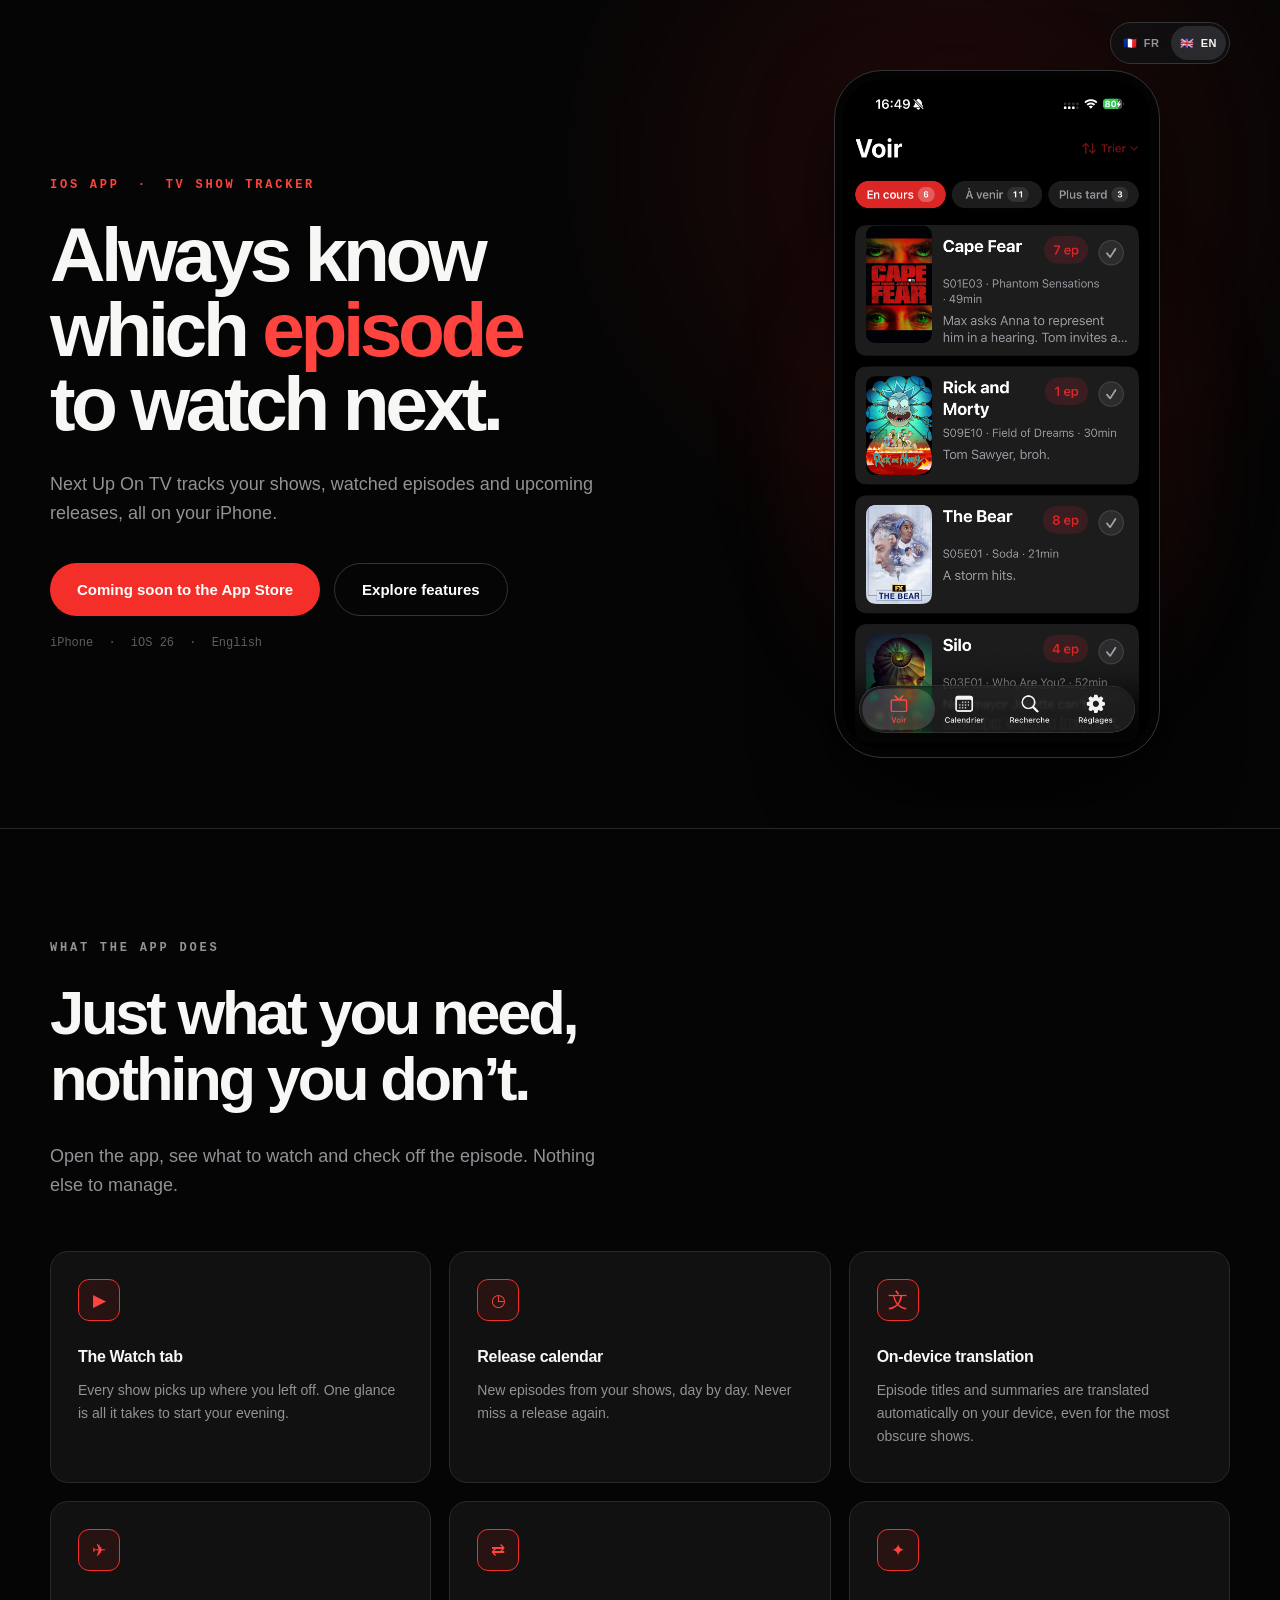
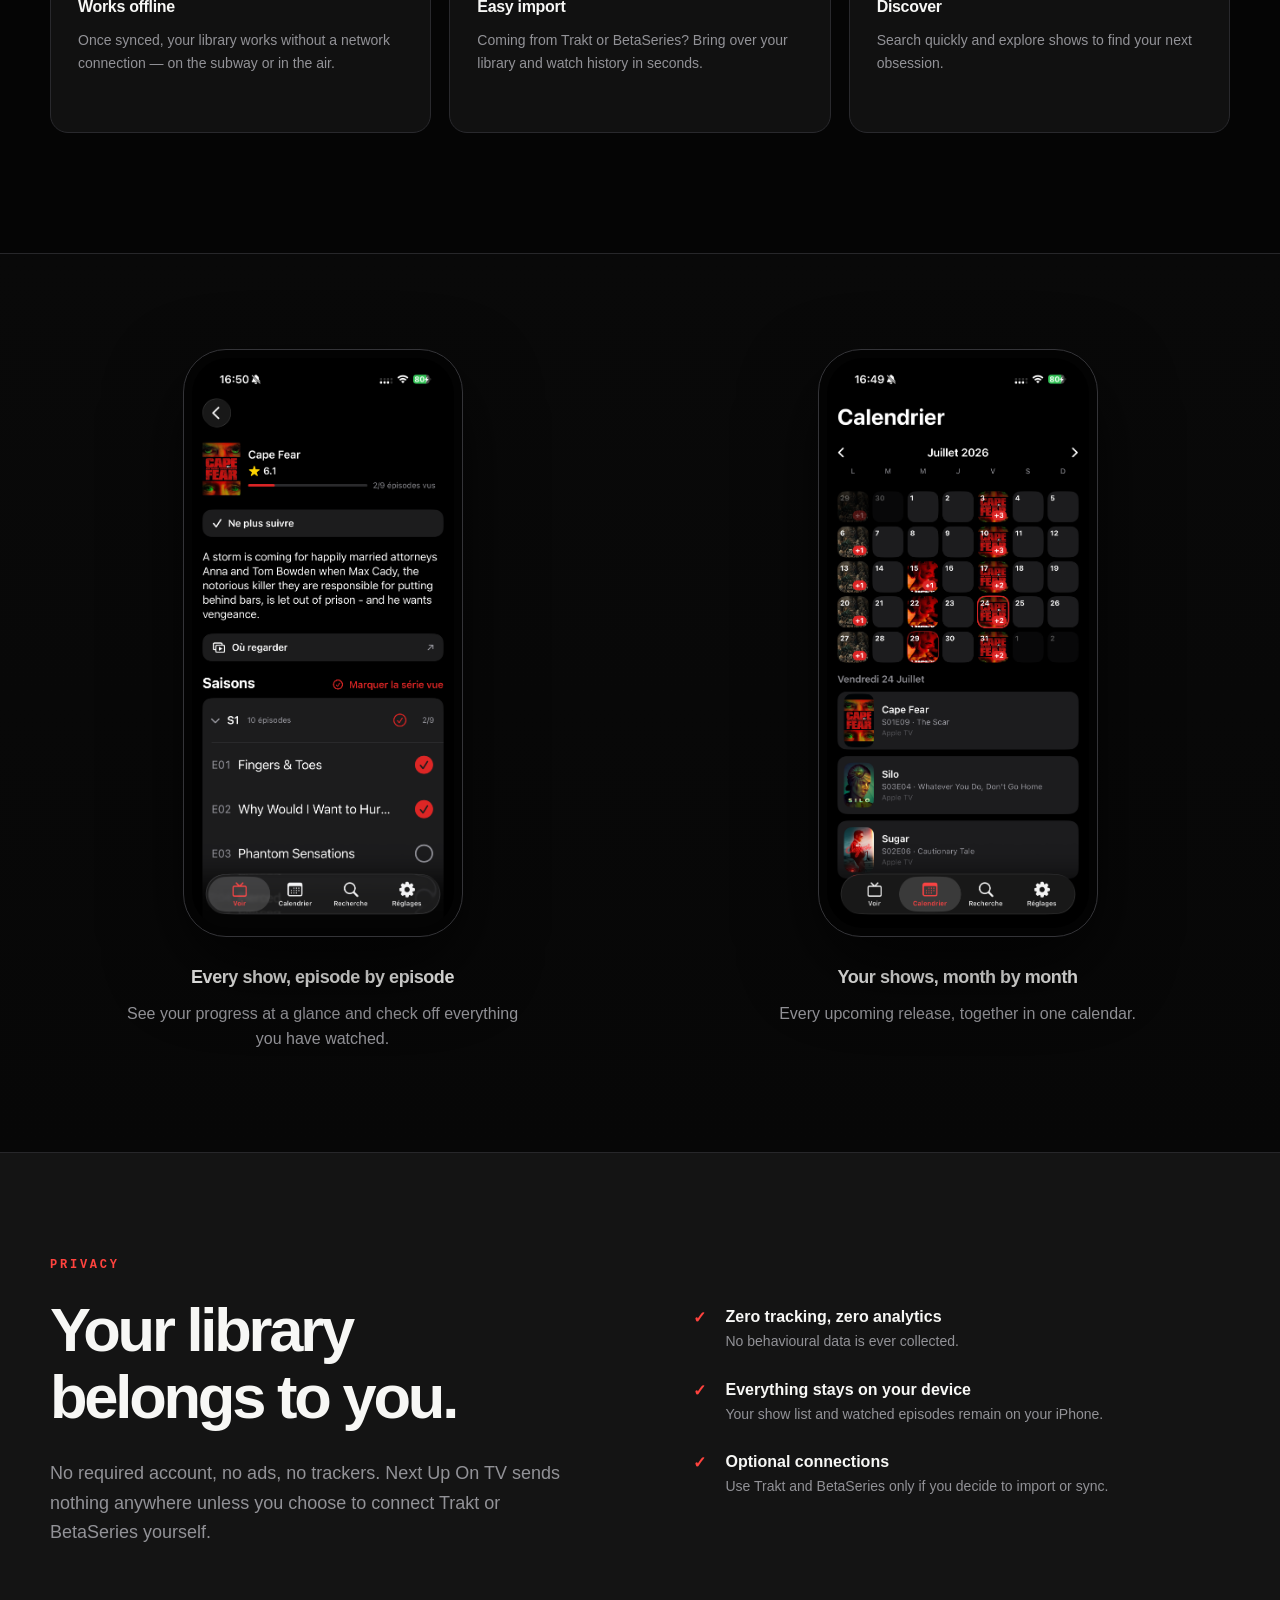
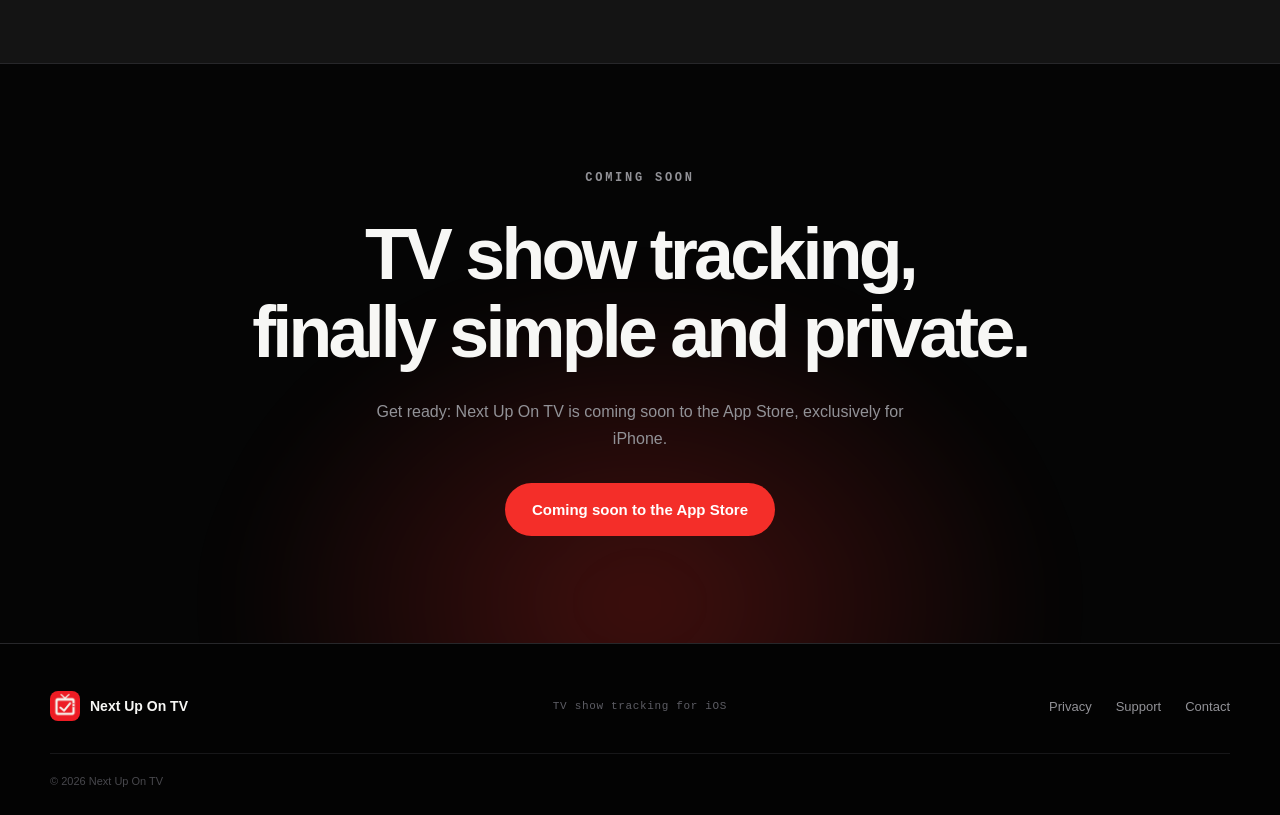
==== en/index.html @ ec091032 "Add bilingual site and expand privacy details" ====
<!doctype html>
<html lang="en">
  <head>
    <meta charset="UTF-8" />
    <meta name="viewport" content="width=device-width, initial-scale=1" />
    <meta name="description" content="Next Up On TV tracks your shows, watched episodes and upcoming releases — without an account, ads or tracking." />
    <meta name="theme-color" content="#050505" />
    <meta property="og:title" content="Next Up On TV — Always know which episode to watch next." />
    <meta property="og:description" content="TV show tracking, finally simple and private." />
    <meta property="og:type" content="website" />
    <meta property="og:url" content="https://nextupontv.app/en/" />
    <meta property="og:image" content="https://nextupontv.app/assets/og.png" />
    <meta property="og:image:width" content="1731" />
    <meta property="og:image:height" content="909" />
    <meta name="twitter:card" content="summary_large_image" />
    <meta name="twitter:title" content="Next Up On TV — Always know which episode to watch next." />
    <meta name="twitter:description" content="TV show tracking, finally simple and private." />
    <meta name="twitter:image" content="https://nextupontv.app/assets/og.png" />
    <link rel="alternate" hreflang="fr" href="https://nextupontv.app/" />
    <link rel="alternate" hreflang="en" href="https://nextupontv.app/en/" />
    <link rel="alternate" hreflang="x-default" href="https://nextupontv.app/" />
    <title>Next Up On TV — TV show tracking for iPhone</title>
    <link rel="icon" href="../assets/app-icon.png" type="image/png" />
    <link rel="stylesheet" href="../assets/styles.css" />
    <script src="../assets/script.js" defer></script>
  </head>
  <body>
    <a class="skip-link" href="#content">Skip to content</a>
    <main id="content">
      <section class="hero">
        <nav class="language-switcher" aria-label="Choose a language">
          <a href="../index.html" hreflang="fr" data-language="fr"><span aria-hidden="true">🇫🇷</span><span>FR</span></a>
          <a href="index.html" hreflang="en" data-language="en" aria-current="page"><span aria-hidden="true">🇬🇧</span><span>EN</span></a>
        </nav>
        <div class="container hero-grid">
          <div class="hero-copy">
            <p class="kicker accent">IOS APP <span>·</span> TV SHOW TRACKER</p>
            <h1>Always know<br />which <strong>episode</strong><br />to watch next.</h1>
            <p class="lead">Next Up On TV tracks your shows, watched episodes and upcoming releases, all on your iPhone.</p>
            <div class="hero-actions">
              <a class="button primary" href="#availability">Coming soon to the App Store</a>
              <a class="button secondary" href="#features">Explore features</a>
            </div>
            <p class="meta">iPhone <span>·</span> iOS 26 <span>·</span> English</p>
          </div>
          <div class="hero-device device-glow">
            <div class="device">
              <img src="../assets/screenshots/watch.png" alt="Next Up On TV Watch screen showing currently watched shows" />
            </div>
          </div>
        </div>
      </section>

      <section id="features" class="features section-border">
        <div class="container">
          <p class="kicker">WHAT THE APP DOES</p>
          <h2>Just what you need,<br />nothing you don’t.</h2>
          <p class="section-intro">Open the app, see what to watch and check off the episode. Nothing else to manage.</p>
          <div class="feature-grid">
            <article class="feature-card">
              <span class="feature-icon" aria-hidden="true">▶</span>
              <h3>The Watch tab</h3>
              <p>Every show picks up where you left off. One glance is all it takes to start your evening.</p>
            </article>
            <article class="feature-card">
              <span class="feature-icon" aria-hidden="true">◷</span>
              <h3>Release calendar</h3>
              <p>New episodes from your shows, day by day. Never miss a release again.</p>
            </article>
            <article class="feature-card">
              <span class="feature-icon feature-icon-text" aria-hidden="true">文</span>
              <h3>On-device translation</h3>
              <p>Episode titles and summaries are translated automatically on your device, even for the most obscure shows.</p>
            </article>
            <article class="feature-card">
              <span class="feature-icon" aria-hidden="true">✈</span>
              <h3>Works offline</h3>
              <p>Once synced, your library works without a network connection — on the subway or in the air.</p>
            </article>
            <article class="feature-card">
              <span class="feature-icon" aria-hidden="true">⇄</span>
              <h3>Easy import</h3>
              <p>Coming from Trakt or BetaSeries? Bring over your library and watch history in seconds.</p>
            </article>
            <article class="feature-card">
              <span class="feature-icon" aria-hidden="true">✦</span>
              <h3>Discover</h3>
              <p>Search quickly and explore shows to find your next obsession.</p>
            </article>
          </div>
        </div>
      </section>

      <section class="showcase section-border" aria-label="App previews">
        <div class="container showcase-grid">
          <article class="showcase-item">
            <div class="showcase-device device-glow">
              <div class="device">
                <img src="../assets/screenshots/details.png" alt="Show details and episode-by-episode progress in Next Up On TV" />
              </div>
            </div>
            <h3>Every show, episode by episode</h3>
            <p>See your progress at a glance and check off everything you have watched.</p>
          </article>
          <article class="showcase-item">
            <div class="showcase-device device-glow">
              <div class="device">
                <img src="../assets/screenshots/calendar.png" alt="Monthly TV show release calendar in Next Up On TV" />
              </div>
            </div>
            <h3>Your shows, month by month</h3>
            <p>Every upcoming release, together in one calendar.</p>
          </article>
        </div>
      </section>

      <section class="privacy section-border">
        <div class="container privacy-grid">
          <div>
            <p class="kicker accent">PRIVACY</p>
            <h2>Your library<br />belongs to you.</h2>
            <p class="section-intro">No required account, no ads, no trackers. Next Up On TV sends nothing anywhere unless you choose to connect Trakt or BetaSeries yourself.</p>
          </div>
          <ul class="privacy-list">
            <li><span>✓</span><div><strong>Zero tracking, zero analytics</strong><p>No behavioural data is ever collected.</p></div></li>
            <li><span>✓</span><div><strong>Everything stays on your device</strong><p>Your show list and watched episodes remain on your iPhone.</p></div></li>
            <li><span>✓</span><div><strong>Optional connections</strong><p>Use Trakt and BetaSeries only if you decide to import or sync.</p></div></li>
          </ul>
        </div>
      </section>

      <section id="availability" class="cta section-border">
        <div class="cta-glow"></div>
        <div class="container cta-inner">
          <p class="kicker">COMING SOON</p>
          <h2>TV show tracking,<br />finally simple and private.</h2>
          <p>Get ready: Next Up On TV is coming soon to the App Store, exclusively for iPhone.</p>
          <span class="button primary">Coming soon to the App Store</span>
        </div>
      </section>
    </main>

    <footer class="section-border">
      <div class="container footer-grid">
        <a class="footer-brand" href="index.html">
          <img src="../assets/app-icon.png" alt="" />
          <strong>Next Up On TV</strong>
        </a>
        <span class="footer-note">TV show tracking for iOS</span>
        <nav aria-label="Footer">
          <a href="privacy.html">Privacy</a>
          <a href="support.html">Support</a>
          <a href="mailto:nextupontv@gmail.com">Contact</a>
        </nav>
      </div>
      <div class="container footer-legal">© <span data-year></span> Next Up On TV</div>
    </footer>
  </body>
</html>
---- assets/styles.css ----
:root {
  --black: #050505;
  --surface: #111;
  --surface-soft: #141414;
  --red: #f42e29;
  --red-bright: #ff433e;
  --white: #f7f7f5;
  --muted: #929297;
  --muted-dark: #5d5d64;
  --line: #27272a;
  --container: min(1180px, calc(100% - 48px));
}

* { box-sizing: border-box; }
html {
  max-width: 100%;
  overflow-x: hidden;
  scroll-behavior: smooth;
}
body {
  width: 100%;
  max-width: 100%;
  margin: 0;
  overflow-x: hidden;
  color: var(--white);
  background: var(--black);
  font-family: Inter, ui-sans-serif, -apple-system, BlinkMacSystemFont, "SF Pro Display", "Segoe UI", sans-serif;
  -webkit-font-smoothing: antialiased;
}
@supports (overflow: clip) {
  html, body { overflow-x: clip; }
}
img { display: block; max-width: 100%; }
a { color: inherit; text-decoration: none; }
.container { width: var(--container); margin-inline: auto; }
.section-border { border-top: 1px solid var(--line); }
.skip-link {
  position: absolute;
  width: 1px;
  height: 1px;
  overflow: hidden;
  clip: rect(0, 0, 0, 0);
}
.skip-link:focus {
  z-index: 100;
  top: 12px;
  left: 12px;
  width: auto;
  height: auto;
  clip: auto;
  padding: 10px 16px;
  color: #000;
  background: #fff;
  border-radius: 7px;
}
.language-switcher {
  display: inline-flex;
  gap: 3px;
  padding: 3px;
  background: rgba(17,17,17,.88);
  border: 1px solid #343438;
  border-radius: 100px;
  backdrop-filter: blur(14px);
}
.language-switcher a {
  min-width: 48px;
  min-height: 34px;
  padding: 0 9px;
  display: inline-flex;
  align-items: center;
  justify-content: center;
  gap: 6px;
  color: var(--muted);
  border-radius: 100px;
  font-size: 11px;
  font-weight: 750;
  letter-spacing: .04em;
}
.language-switcher a:hover { color: var(--white); }
.language-switcher a[aria-current="page"] { color: var(--white); background: #2a2a2e; }
.hero > .language-switcher { position: absolute; z-index: 3; top: 22px; right: max(16px, calc((100% - 1180px) / 2)); }

.kicker {
  margin: 0 0 25px;
  color: var(--muted);
  font: 600 12px/1.2 ui-monospace, SFMono-Regular, Menlo, Monaco, Consolas, monospace;
  letter-spacing: .23em;
}
.kicker.accent { color: var(--red-bright); }
.kicker span { margin: 0 8px; }
.hero { position: relative; overflow: hidden; }
.hero::after {
  content: "";
  position: absolute;
  z-index: 0;
  top: -260px;
  right: -100px;
  width: 850px;
  height: 850px;
  opacity: .19;
  border-radius: 50%;
  background: radial-gradient(circle, rgba(244,46,41,.72), transparent 67%);
  filter: blur(45px);
}
.hero-grid {
  position: relative;
  z-index: 1;
  min-height: 790px;
  padding: 70px 0;
  display: grid;
  grid-template-columns: 1.16fr .84fr;
  align-items: center;
  gap: 70px;
}
.hero-copy { padding: 40px 0; }
.hero h1 {
  margin: 0;
  max-width: 760px;
  font-size: clamp(58px, 6vw, 88px);
  line-height: .97;
  letter-spacing: -.058em;
}
.hero h1 strong { color: var(--red-bright); font-weight: inherit; }
.lead, .section-intro {
  max-width: 570px;
  margin: 29px 0 0;
  color: var(--muted);
  font-size: 18px;
  line-height: 1.65;
}
.hero-actions { margin-top: 34px; display: flex; align-items: center; gap: 14px; }
.button {
  display: inline-flex;
  min-height: 53px;
  padding: 0 27px;
  align-items: center;
  justify-content: center;
  border-radius: 100px;
  font-size: 15px;
  font-weight: 700;
}
.button.primary { color: white; background: var(--red); }
.button.secondary { color: white; border: 1px solid #333338; background: transparent; }
a.button { transition: transform .18s ease, border-color .18s ease; }
a.button:hover { transform: translateY(-2px); }
a.button.secondary:hover { border-color: #666; }
.meta { margin: 20px 0 0; color: var(--muted-dark); font: 500 12px ui-monospace, SFMono-Regular, Menlo, monospace; }
.meta span { margin: 0 8px; }
.hero-device { width: 326px; margin: 0 auto; }
.device-glow { position: relative; }
.device-glow::before {
  content: "";
  position: absolute;
  inset: 10% -28% -4%;
  z-index: -1;
  background: radial-gradient(ellipse, rgba(244,46,41,.28), transparent 67%);
  filter: blur(36px);
}
.device {
  padding: 8px;
  overflow: hidden;
  background: #030303;
  border: 1px solid #343438;
  border-radius: 48px;
  box-shadow: 0 30px 75px rgba(0,0,0,.65);
}
.device img { width: 100%; border-radius: 40px; }

.features { padding: 112px 0 120px; }
.features h2, .privacy h2, .cta h2 {
  margin: 0;
  font-size: clamp(44px, 4.8vw, 67px);
  line-height: 1.08;
  letter-spacing: -.052em;
}
.feature-grid { margin-top: 50px; display: grid; grid-template-columns: repeat(3, 1fr); gap: 18px; }
.feature-card {
  min-height: 232px;
  padding: 27px;
  background: var(--surface);
  border: 1px solid #29292d;
  border-radius: 18px;
}
.feature-icon {
  width: 42px;
  height: 42px;
  margin-bottom: 27px;
  display: grid;
  place-items: center;
  color: var(--red-bright);
  background: rgba(244,46,41,.10);
  border: 1px solid var(--red);
  border-radius: 11px;
  font-size: 17px;
}
.feature-icon-text { font-size: 20px; }
.feature-card h3 { margin: 0 0 13px; font-size: 16px; letter-spacing: -.02em; }
.feature-card p { margin: 0; color: var(--muted); font-size: 14px; line-height: 1.65; }

.showcase { padding: 95px 0 100px; overflow: hidden; background: linear-gradient(#090909, #070707); }
.showcase-grid { display: grid; grid-template-columns: repeat(2, 1fr); gap: 90px; }
.showcase-item { text-align: center; }
.showcase-device { width: 280px; margin: 0 auto 30px; }
.showcase-device .device { border-radius: 43px; }
.showcase-device .device img { border-radius: 36px; }
.showcase-item h3 { margin: 0 0 13px; font-size: 18px; letter-spacing: -.025em; }
.showcase-item p { max-width: 420px; margin: 0 auto; color: var(--muted); line-height: 1.6; }

.privacy { padding: 105px 0 115px; background: var(--surface-soft); }
.privacy-grid { display: grid; grid-template-columns: 1fr 1fr; align-items: center; gap: 105px; }
.privacy-list { margin: 0; padding: 0; list-style: none; }
.privacy-list li { display: grid; grid-template-columns: 19px 1fr; gap: 14px; padding: 14px 0; }
.privacy-list > li > span { color: var(--red-bright); font-weight: 800; }
.privacy-list strong { display: block; margin-bottom: 5px; font-size: 16px; }
.privacy-list p { margin: 0; color: var(--muted); font-size: 14px; line-height: 1.55; }

.cta { position: relative; min-height: 580px; display: grid; place-items: center; overflow: hidden; text-align: center; }
.cta-glow {
  position: absolute;
  left: 50%;
  bottom: -310px;
  width: 900px;
  height: 700px;
  transform: translateX(-50%);
  background: radial-gradient(ellipse, rgba(244,46,41,.25), transparent 65%);
  filter: blur(35px);
}
.cta-inner { position: relative; z-index: 1; }
.cta .kicker { margin-bottom: 31px; }
.cta h2 { font-size: clamp(48px, 5.6vw, 76px); }
.cta p:not(.kicker) { max-width: 560px; margin: 28px auto 31px; color: var(--muted); line-height: 1.65; }

footer { padding: 47px 0 28px; background: #030303; }
.footer-grid { display: grid; grid-template-columns: 1fr 1fr 1fr; align-items: center; gap: 20px; }
.footer-brand { display: inline-flex; align-items: center; gap: 10px; font-size: 14px; }
.footer-brand img { width: 30px; height: 30px; border-radius: 8px; }
.footer-note { color: var(--muted-dark); text-align: center; font: 500 11px ui-monospace, SFMono-Regular, Menlo, monospace; letter-spacing: .06em; }
footer nav { display: flex; justify-content: flex-end; gap: 24px; color: var(--muted); font-size: 13px; }
footer nav a:hover { color: white; }
.footer-legal { margin-top: 32px; padding-top: 21px; color: #48484d; border-top: 1px solid #171719; font-size: 11px; }

.legal-page { background: #080808; }
.legal-header { padding: 25px 0; border-bottom: 1px solid var(--line); }
.legal-header .container { display: flex; align-items: center; justify-content: space-between; }
.legal-header .footer-brand { color: white; }
.legal-header nav { display: flex; gap: 22px; color: var(--muted); font-size: 13px; }
.legal-header .language-switcher { gap: 3px; }
.legal-nav-group { display: flex; align-items: center; gap: 24px; }
.legal-main { min-height: 75vh; padding: 95px 0 120px; }
.legal-wrap { max-width: 800px; }
.legal-main h1 { margin: 0; font-size: clamp(46px, 6vw, 72px); letter-spacing: -.055em; }
.legal-lead { margin: 25px 0 14px; color: var(--muted); font-size: 18px; line-height: 1.65; }
.updated { color: var(--muted-dark); font: 500 11px ui-monospace, SFMono-Regular, Menlo, monospace; }
.legal-content { margin-top: 58px; }
.legal-content section { padding: 28px 0; border-top: 1px solid var(--line); }
.legal-content h2 { margin: 0 0 11px; font-size: 19px; }
.legal-content p { margin: 0; color: var(--muted); line-height: 1.75; }
.legal-content p + p { margin-top: 14px; }
.legal-content a { color: var(--red-bright); }
.legal-content ul { margin: 15px 0 0; padding-left: 21px; color: var(--muted); line-height: 1.75; }
.legal-content li + li { margin-top: 6px; }
.data-list { margin-top: 22px; display: grid; gap: 12px; }
.data-list article { padding: 20px; background: var(--surface); border: 1px solid var(--line); border-radius: 13px; }
.data-list h3 { margin: 0 0 10px; font-size: 15px; }
.data-list p { font-size: 14px; line-height: 1.6; }
.data-list p + p { margin-top: 7px; }
.data-list strong { color: var(--white); }
.support-card { margin-top: 48px; padding: 28px; background: var(--surface); border: 1px solid var(--line); border-radius: 16px; }
.support-card h2 { margin: 0 0 10px; }
.support-card p { margin: 0; color: var(--muted); line-height: 1.65; }
.support-card a { color: var(--red-bright); overflow-wrap: anywhere; }
.faq { margin-top: 70px; }
.faq details { border-top: 1px solid var(--line); }
.faq details:last-child { border-bottom: 1px solid var(--line); }
.faq summary { padding: 21px 0; cursor: pointer; font-weight: 650; }
.faq details p { margin: -2px 0 22px; color: var(--muted); line-height: 1.65; }

@media (max-width: 900px) {
  .hero-grid { grid-template-columns: 1fr; text-align: center; padding-top: 100px; }
  .hero-copy .kicker, .hero-actions { justify-content: center; }
  .lead { margin-inline: auto; }
  .hero-device { width: 300px; }
  .feature-grid { grid-template-columns: repeat(2, 1fr); }
  .privacy-grid { grid-template-columns: 1fr; gap: 45px; }
}

@media (max-width: 620px) {
  :root { --container: calc(100% - 32px); }
  .hero-grid { min-height: 0; padding: 86px 0 78px; gap: 60px; }
  .hero h1 { font-size: 49px; }
  .lead, .section-intro { font-size: 16px; }
  .hero-actions { flex-direction: column; align-items: stretch; }
  .meta { margin-top: 22px; }
  .hero-device { width: 82%; }
  .features { padding: 82px 0; }
  .features h2, .privacy h2 { font-size: 44px; }
  .feature-grid { grid-template-columns: 1fr; gap: 14px; }
  .feature-card { min-height: 205px; }
  .showcase { padding: 75px 0; }
  .showcase-grid { grid-template-columns: 1fr; gap: 80px; }
  .showcase-device { width: 72%; }
  .privacy { padding: 82px 0; }
  .cta { min-height: 530px; }
  .cta h2 { font-size: 47px; }
  .footer-grid { grid-template-columns: 1fr; text-align: left; }
  .footer-note { text-align: left; }
  footer nav { justify-content: flex-start; }
  .legal-header .container { align-items: flex-start; flex-direction: column; gap: 18px; }
  .legal-nav-group, .legal-header nav { flex-wrap: wrap; }
  .legal-nav-group { gap: 16px; }
  .legal-main { padding: 70px 0 95px; }
}

@media (prefers-reduced-motion: reduce) {
  html { scroll-behavior: auto; }
  *, *::before, *::after { transition-duration: .01ms !important; }
}
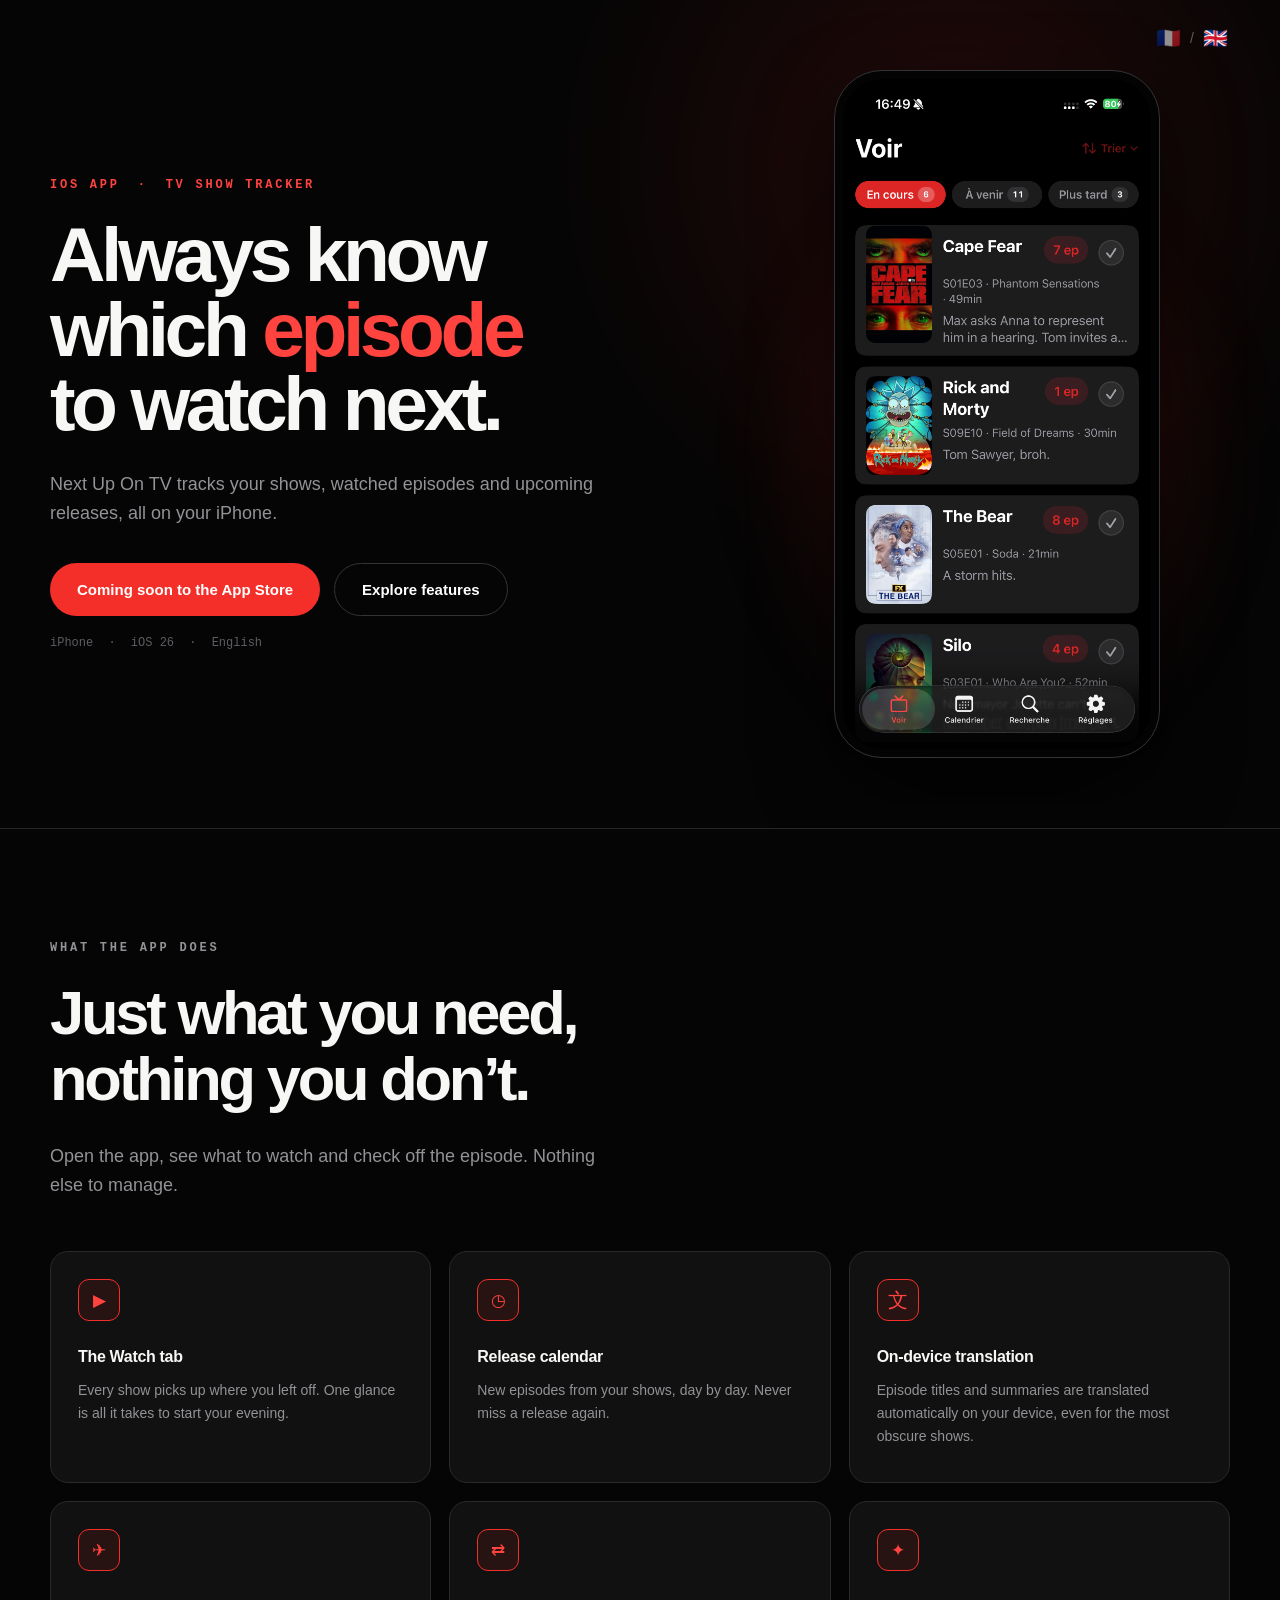
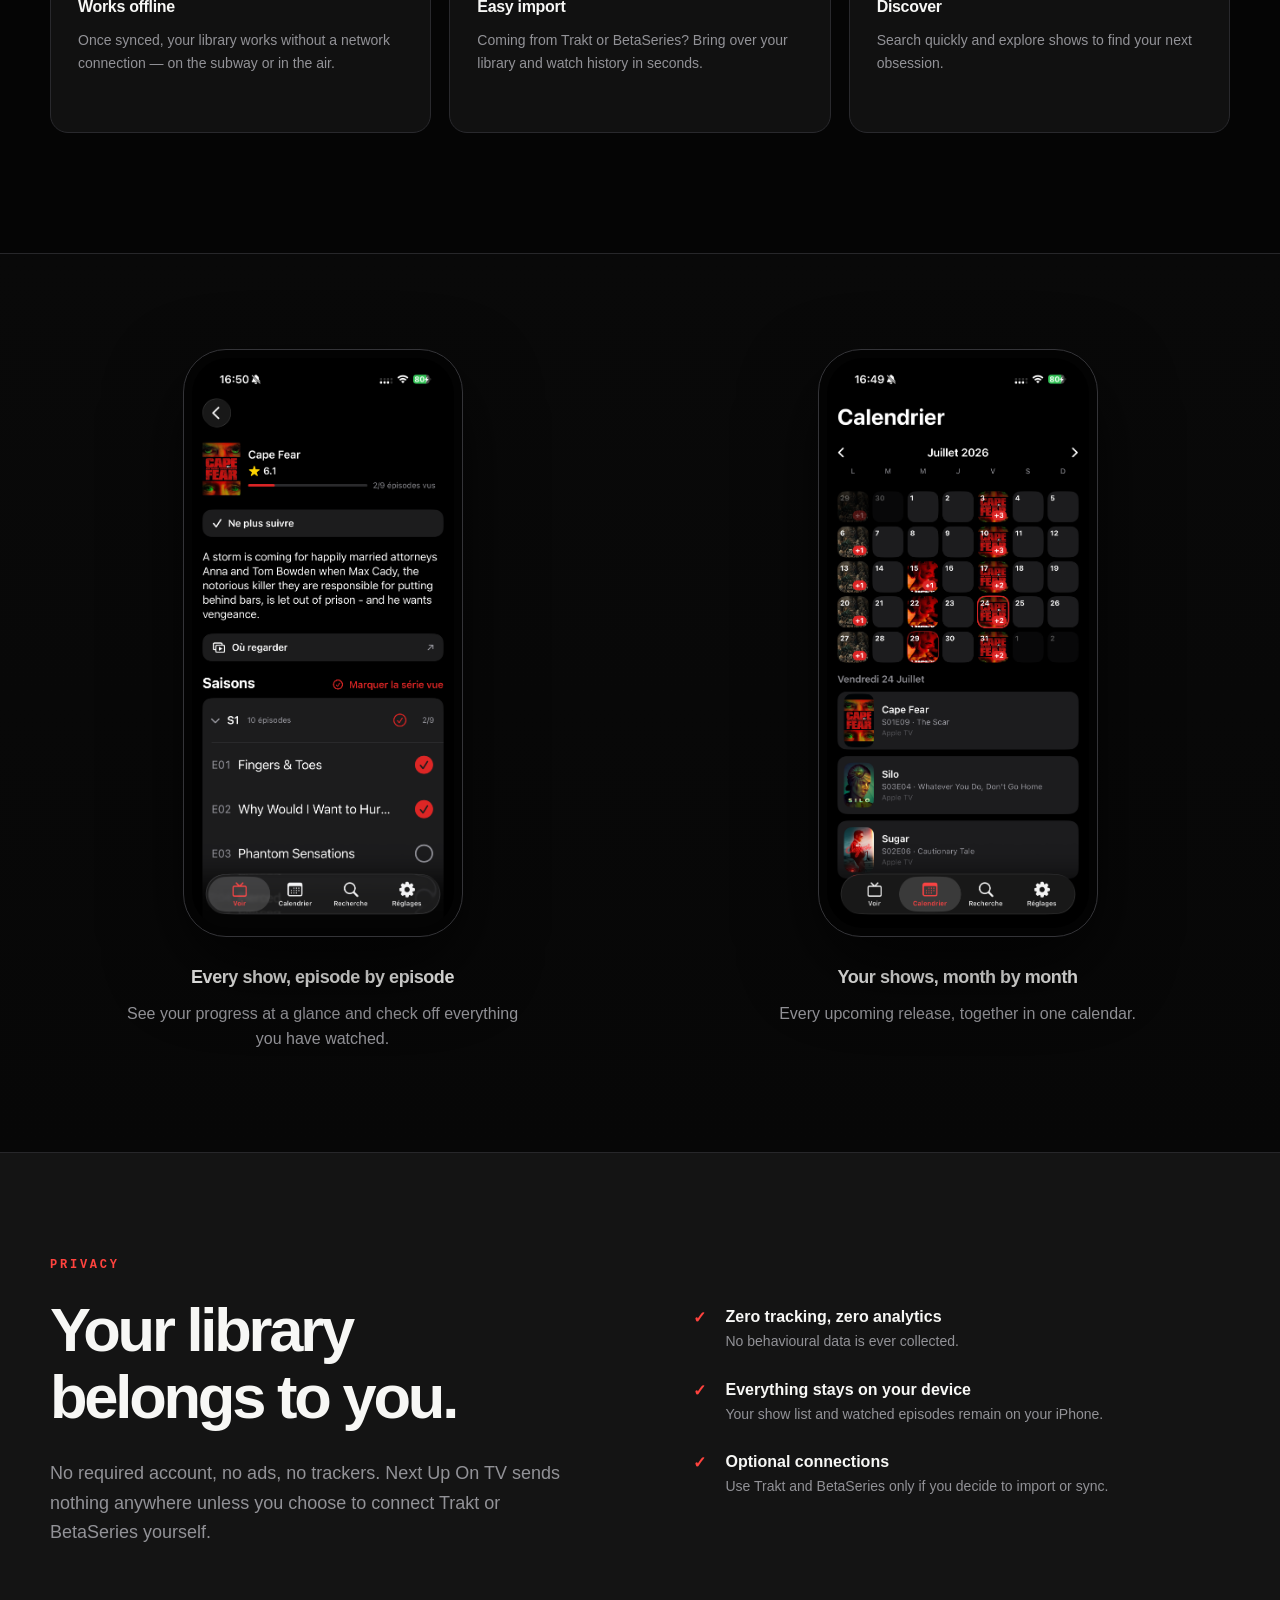
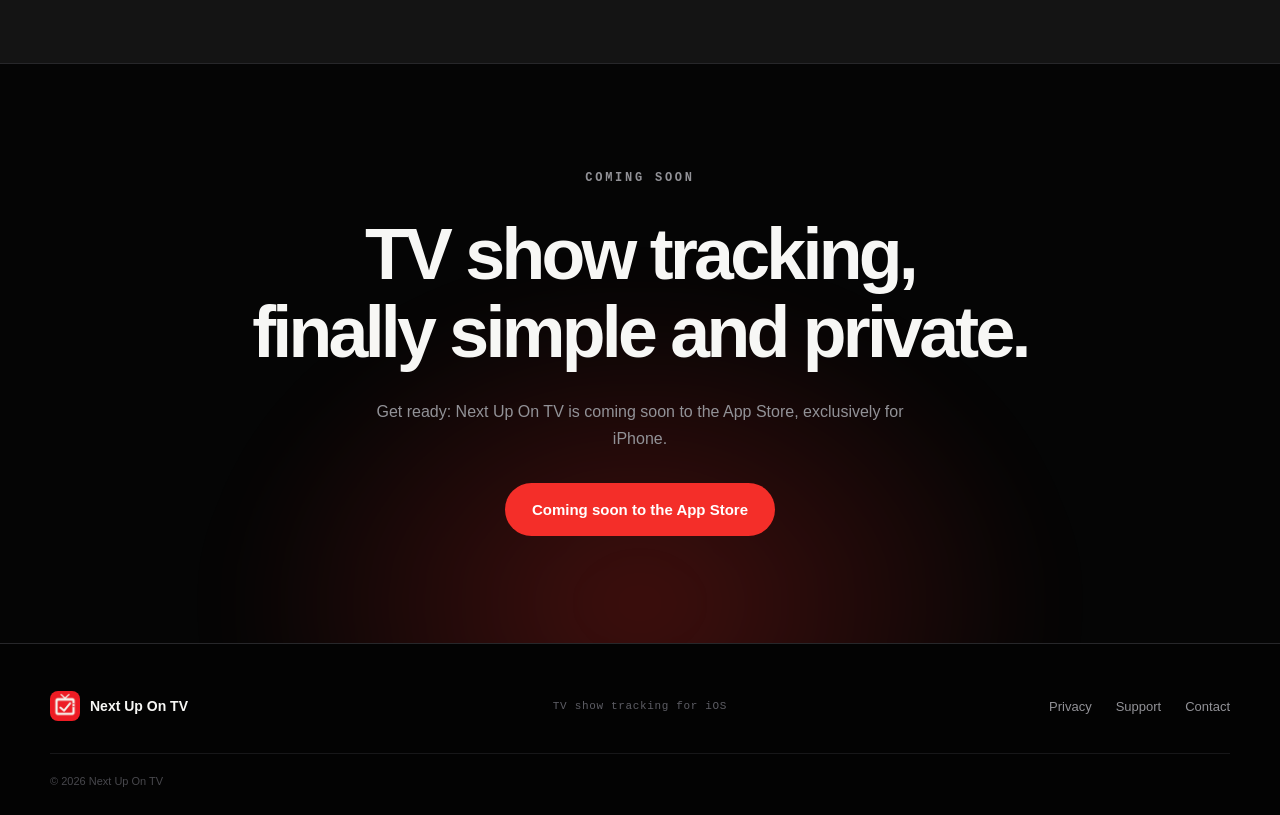
==== commit b56e4a01: "Simplify language switcher" ====
--- a/en/index.html
+++ b/en/index.html
@@ -29,8 +29,9 @@
     <main id="content">
       <section class="hero">
         <nav class="language-switcher" aria-label="Choose a language">
-          <a href="../index.html" hreflang="fr" data-language="fr"><span aria-hidden="true">🇫🇷</span><span>FR</span></a>
-          <a href="index.html" hreflang="en" data-language="en" aria-current="page"><span aria-hidden="true">🇬🇧</span><span>EN</span></a>
+          <a href="../index.html" hreflang="fr" data-language="fr" aria-label="Français"><span aria-hidden="true">🇫🇷</span></a>
+          <span class="language-separator" aria-hidden="true">/</span>
+          <a href="index.html" hreflang="en" data-language="en" aria-label="English" aria-current="page"><span aria-hidden="true">🇬🇧</span></a>
         </nav>
         <div class="container hero-grid">
           <div class="hero-copy">
--- a/assets/styles.css
+++ b/assets/styles.css
@@ -54,31 +54,27 @@
   border-radius: 7px;
 }
 .language-switcher {
+  position: absolute;
+  z-index: 3;
+  top: 22px;
+  right: max(16px, calc((100% - 1180px) / 2));
   display: inline-flex;
-  gap: 3px;
-  padding: 3px;
-  background: rgba(17,17,17,.88);
-  border: 1px solid #343438;
-  border-radius: 100px;
-  backdrop-filter: blur(14px);
+  align-items: center;
+  gap: 7px;
 }
 .language-switcher a {
-  min-width: 48px;
-  min-height: 34px;
-  padding: 0 9px;
+  min-width: 28px;
+  min-height: 32px;
+  padding: 0 2px;
   display: inline-flex;
   align-items: center;
   justify-content: center;
-  gap: 6px;
-  color: var(--muted);
-  border-radius: 100px;
-  font-size: 11px;
-  font-weight: 750;
-  letter-spacing: .04em;
-}
-.language-switcher a:hover { color: var(--white); }
-.language-switcher a[aria-current="page"] { color: var(--white); background: #2a2a2e; }
-.hero > .language-switcher { position: absolute; z-index: 3; top: 22px; right: max(16px, calc((100% - 1180px) / 2)); }
+  opacity: .55;
+  border-radius: 7px;
+  font-size: 20px;
+}
+.language-switcher a:hover, .language-switcher a[aria-current="page"] { opacity: 1; }
+.language-separator { color: var(--muted-dark); font-size: 14px; }
 
 .kicker {
   margin: 0 0 25px;
@@ -244,7 +240,7 @@
 .legal-header .container { display: flex; align-items: center; justify-content: space-between; }
 .legal-header .footer-brand { color: white; }
 .legal-header nav { display: flex; gap: 22px; color: var(--muted); font-size: 13px; }
-.legal-header .language-switcher { gap: 3px; }
+.legal-header .language-switcher { gap: 7px; }
 .legal-nav-group { display: flex; align-items: center; gap: 24px; }
 .legal-main { min-height: 75vh; padding: 95px 0 120px; }
 .legal-wrap { max-width: 800px; }
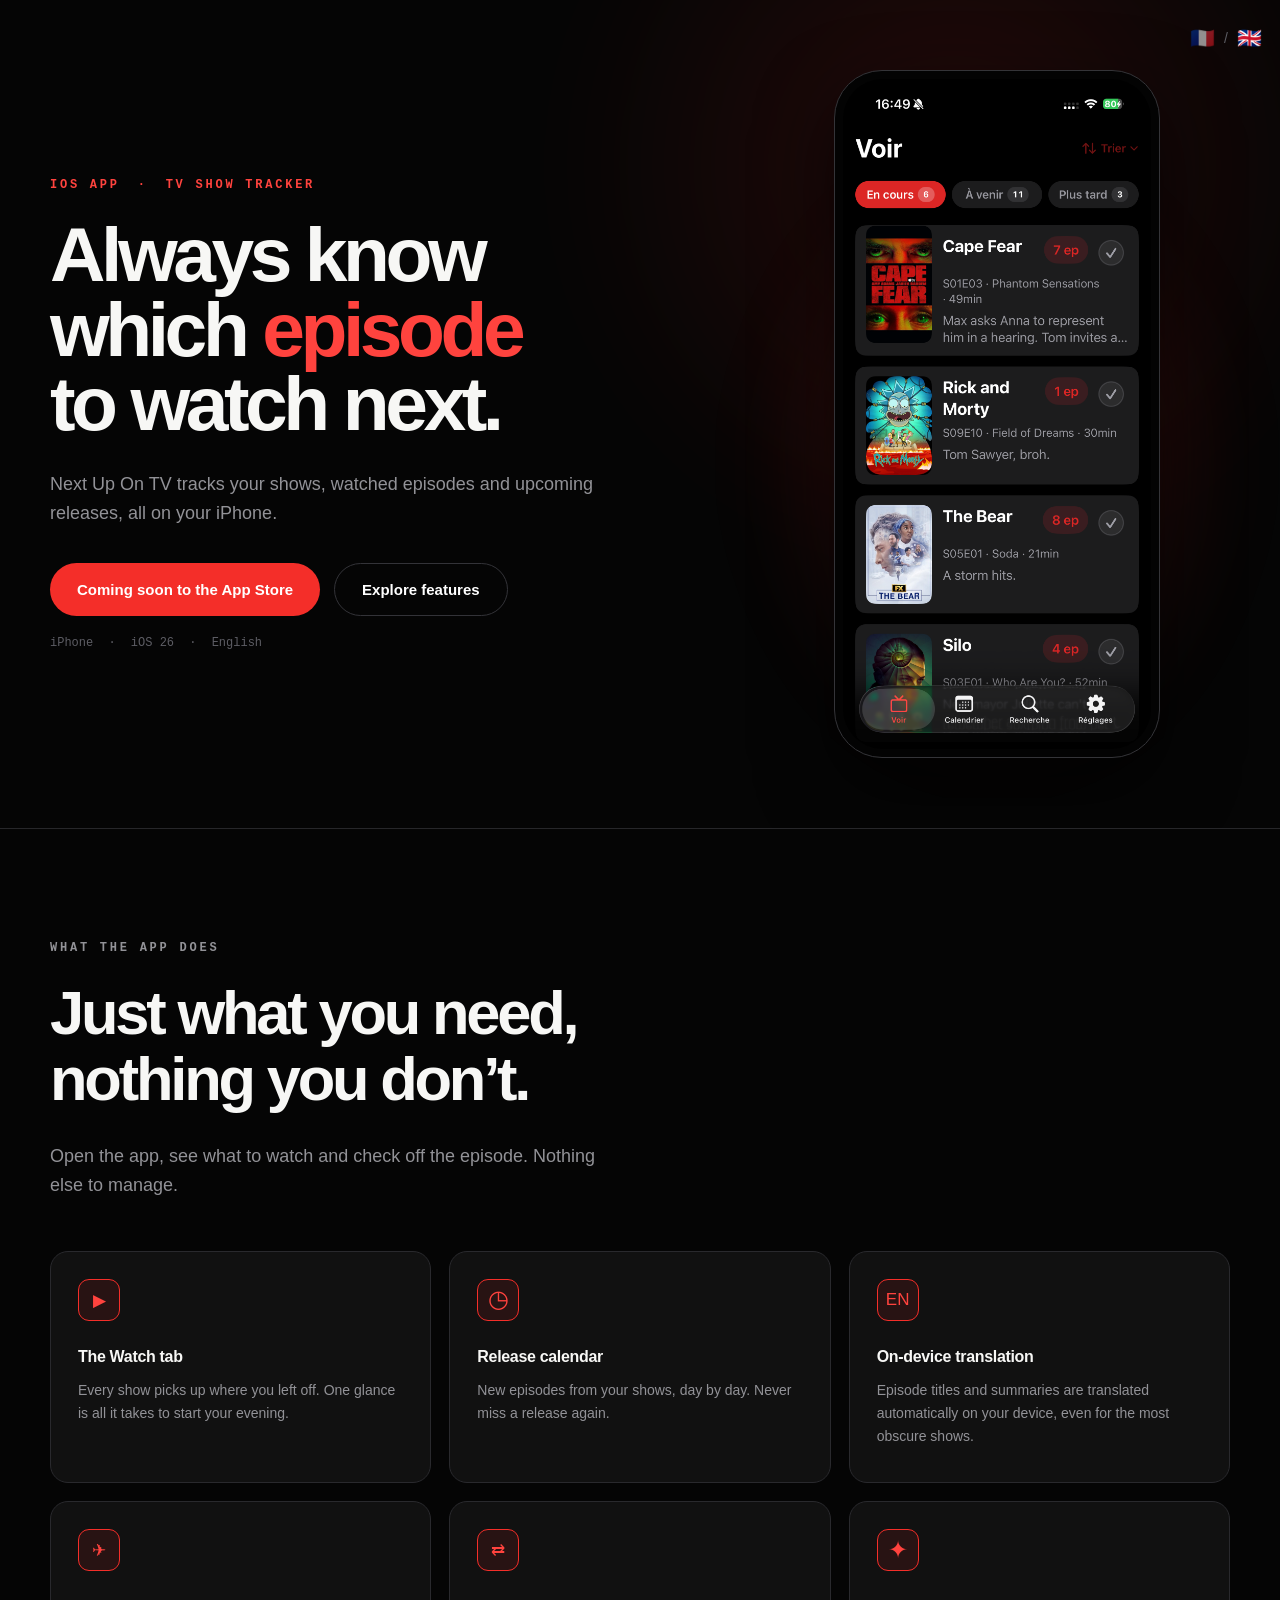
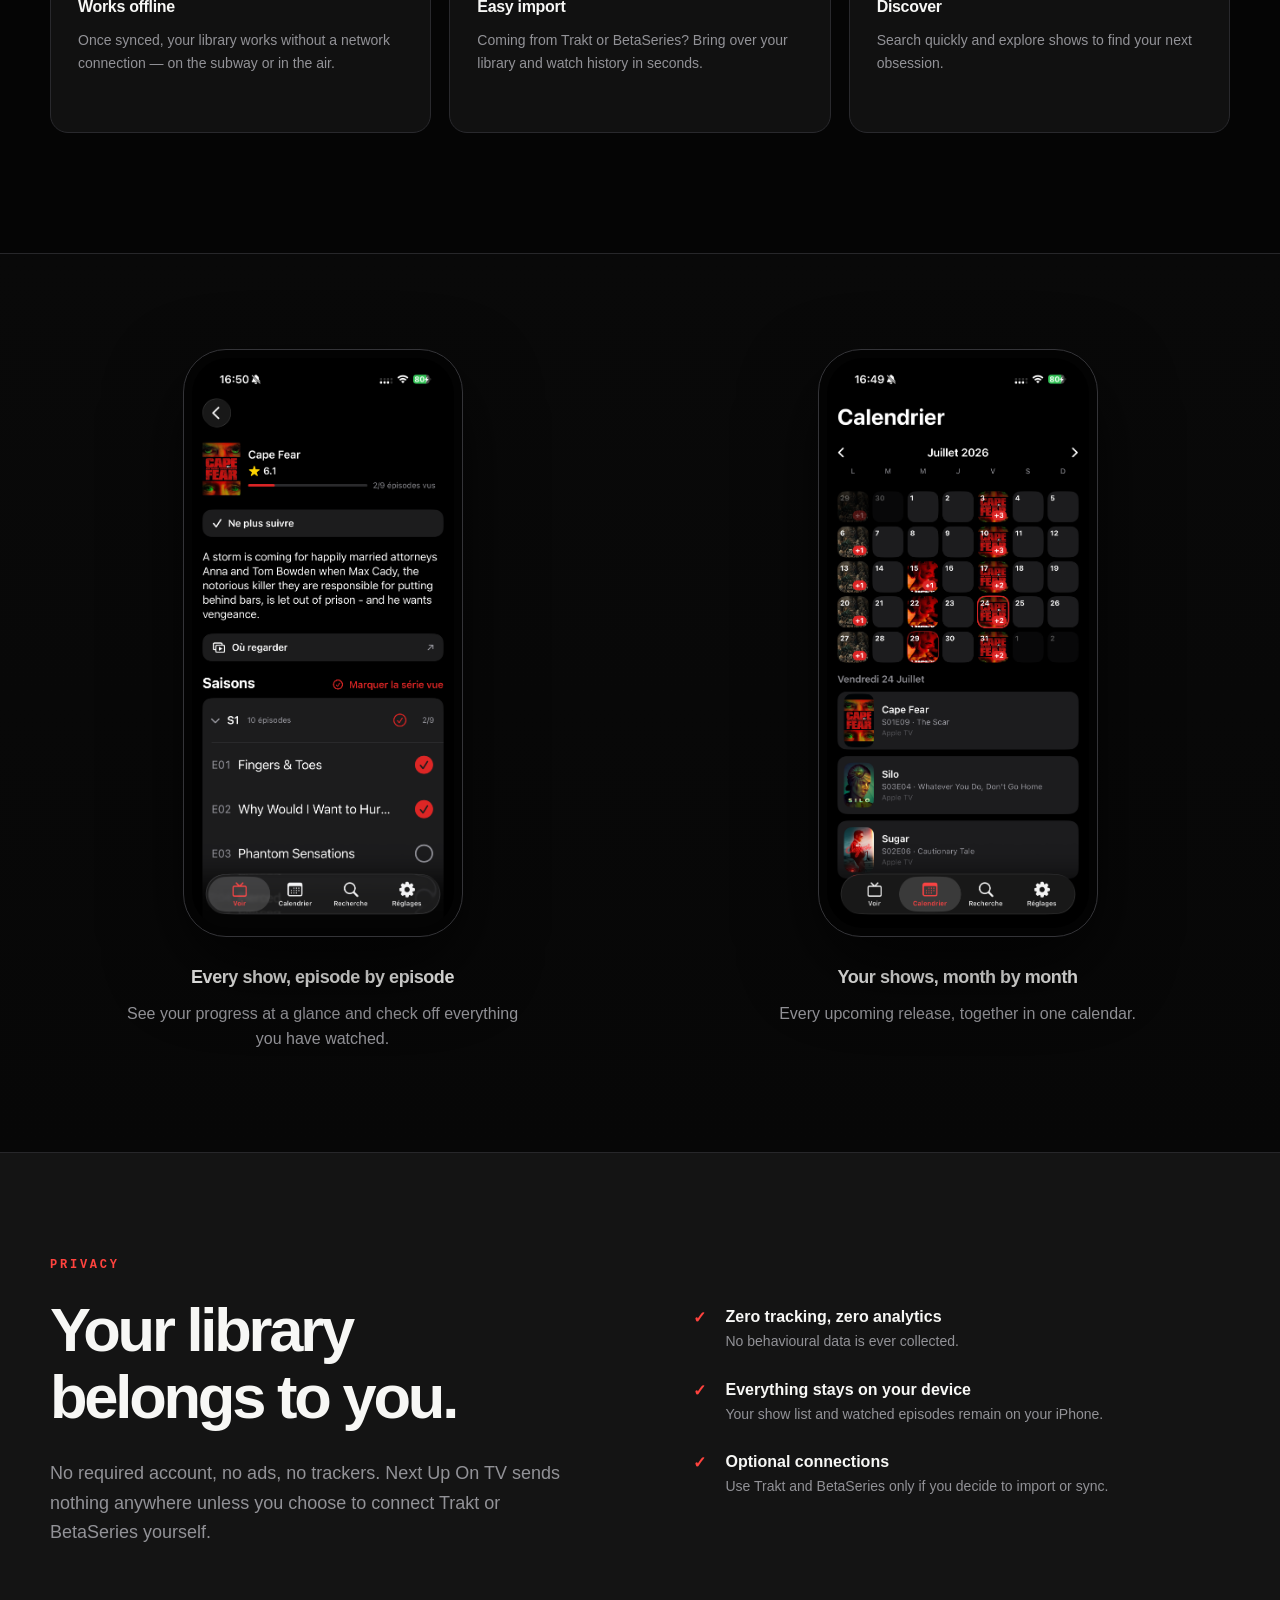
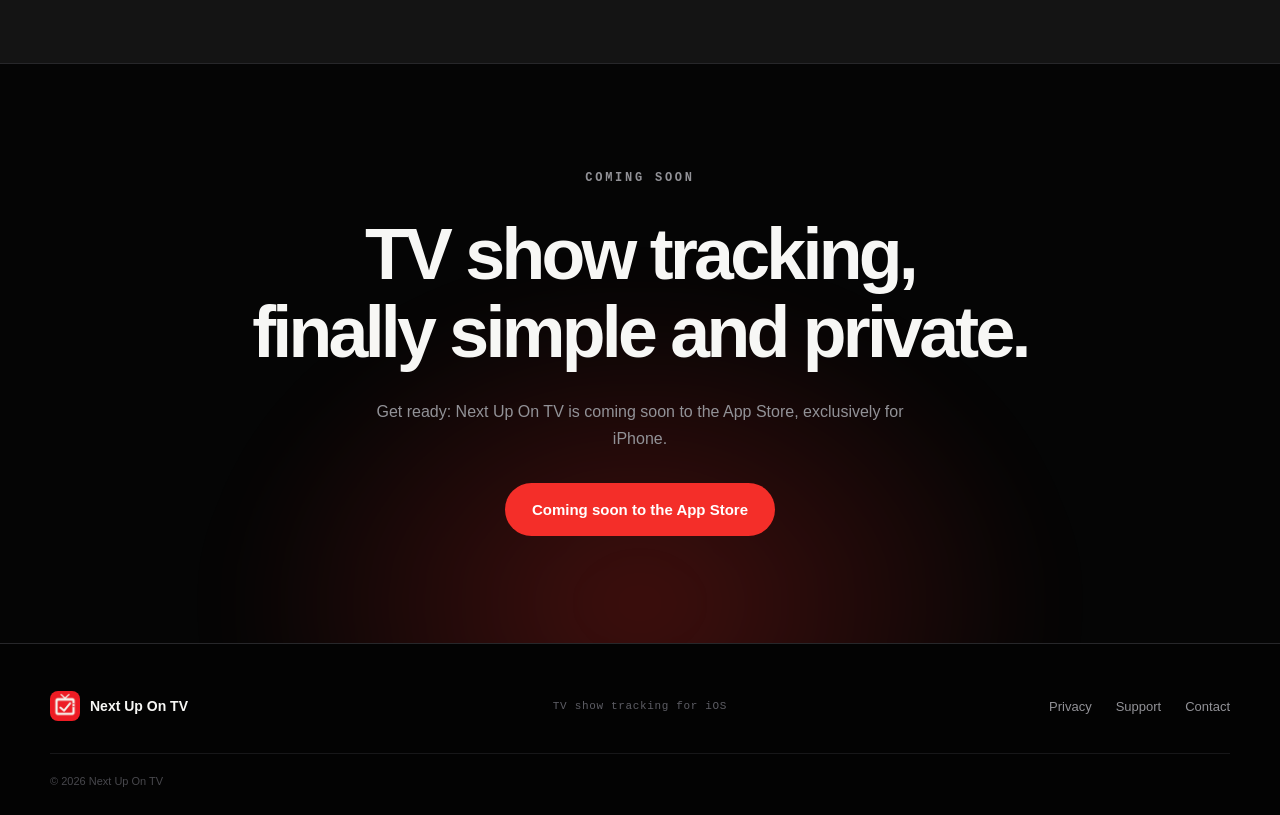
==== commit d9b95932: "Refine feature card icons" ====
--- a/en/index.html
+++ b/en/index.html
@@ -64,12 +64,12 @@
               <p>Every show picks up where you left off. One glance is all it takes to start your evening.</p>
             </article>
             <article class="feature-card">
-              <span class="feature-icon" aria-hidden="true">◷</span>
+              <span class="feature-icon feature-icon-prominent feature-icon-calendar" aria-hidden="true">◷</span>
               <h3>Release calendar</h3>
               <p>New episodes from your shows, day by day. Never miss a release again.</p>
             </article>
             <article class="feature-card">
-              <span class="feature-icon feature-icon-text" aria-hidden="true">文</span>
+              <span class="feature-icon feature-icon-text" aria-hidden="true">EN</span>
               <h3>On-device translation</h3>
               <p>Episode titles and summaries are translated automatically on your device, even for the most obscure shows.</p>
             </article>
@@ -84,7 +84,7 @@
               <p>Coming from Trakt or BetaSeries? Bring over your library and watch history in seconds.</p>
             </article>
             <article class="feature-card">
-              <span class="feature-icon" aria-hidden="true">✦</span>
+              <span class="feature-icon feature-icon-prominent" aria-hidden="true">✦</span>
               <h3>Discover</h3>
               <p>Search quickly and explore shows to find your next obsession.</p>
             </article>
--- a/assets/styles.css
+++ b/assets/styles.css
@@ -57,7 +57,7 @@
   position: absolute;
   z-index: 3;
   top: 22px;
-  right: max(16px, calc((100% - 1180px) / 2));
+  right: 16px;
   display: inline-flex;
   align-items: center;
   gap: 7px;
@@ -189,7 +189,9 @@
   border-radius: 11px;
   font-size: 17px;
 }
-.feature-icon-text { font-size: 20px; }
+.feature-icon-text { font-size: 17px; }
+.feature-icon-prominent { font-size: 24px; line-height: 1; }
+.feature-icon-calendar { padding-bottom: 3px; }
 .feature-card h3 { margin: 0 0 13px; font-size: 16px; letter-spacing: -.02em; }
 .feature-card p { margin: 0; color: var(--muted); font-size: 14px; line-height: 1.65; }
 
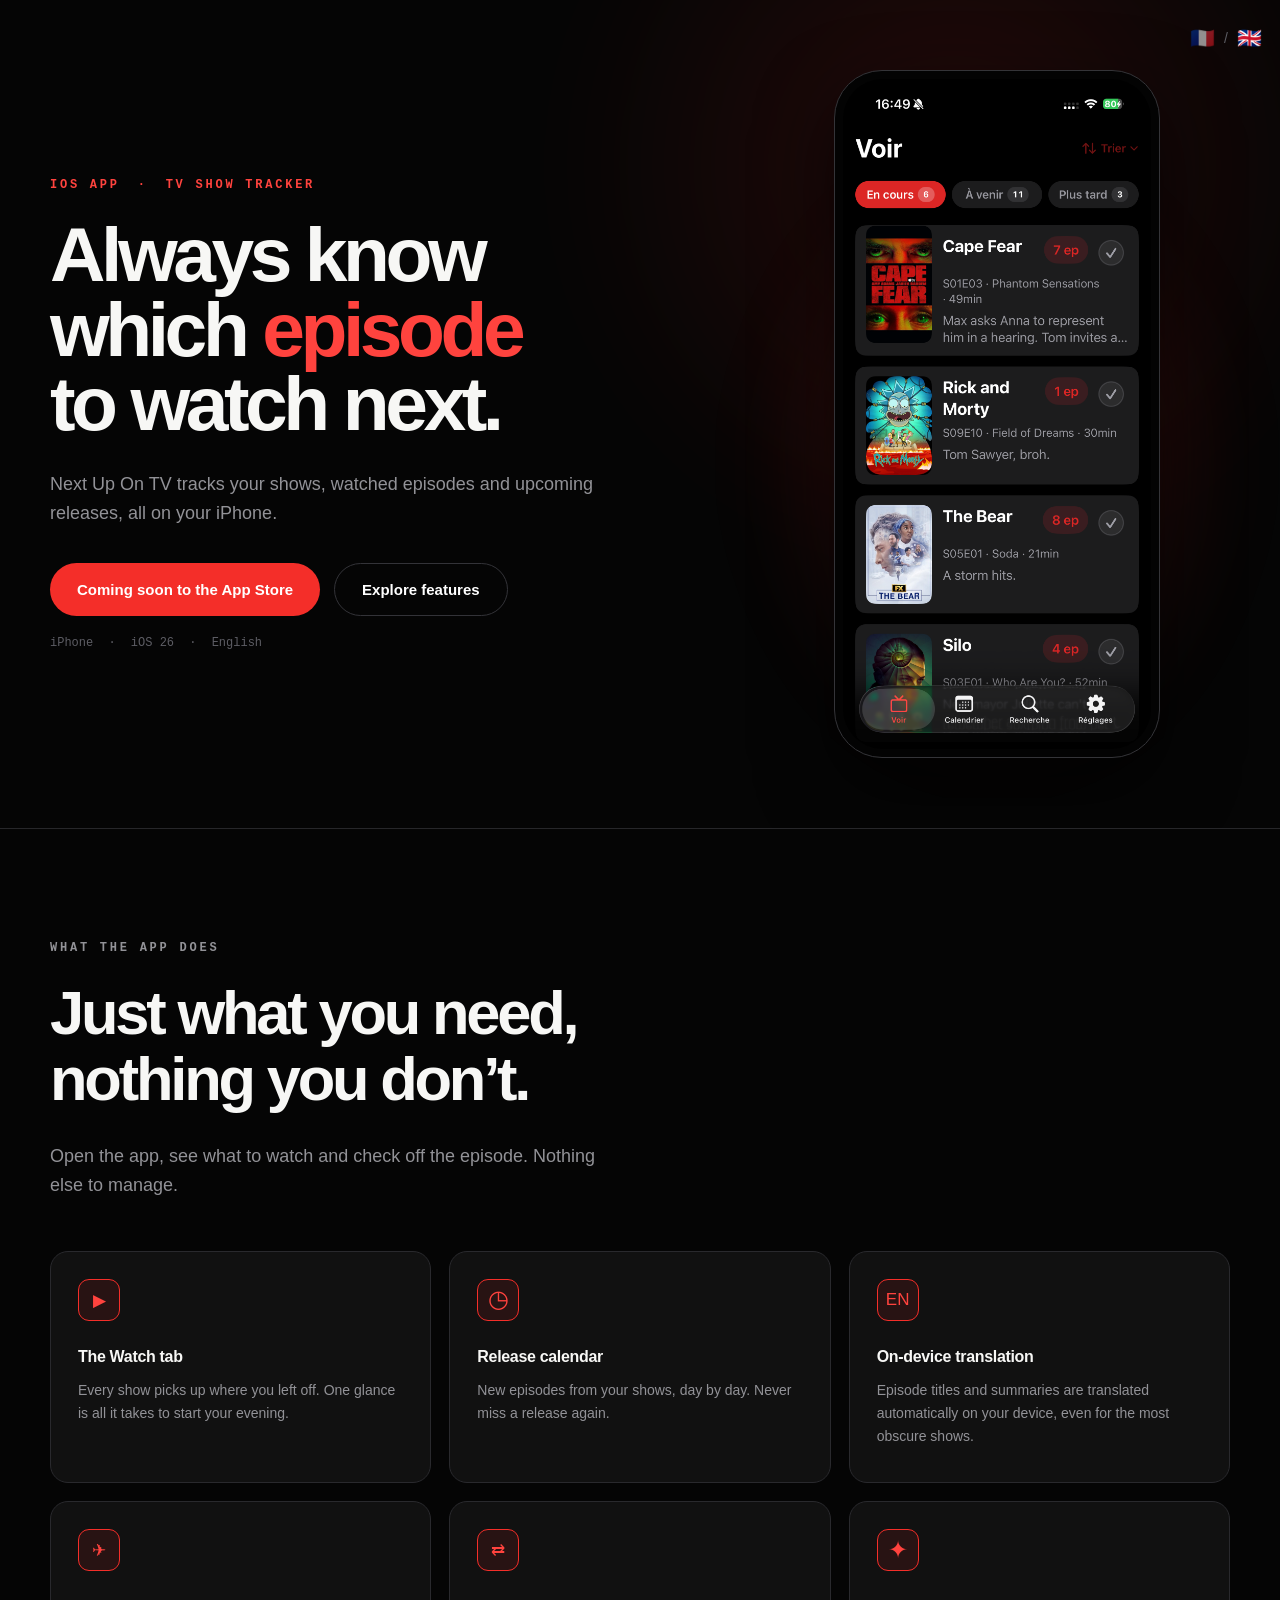
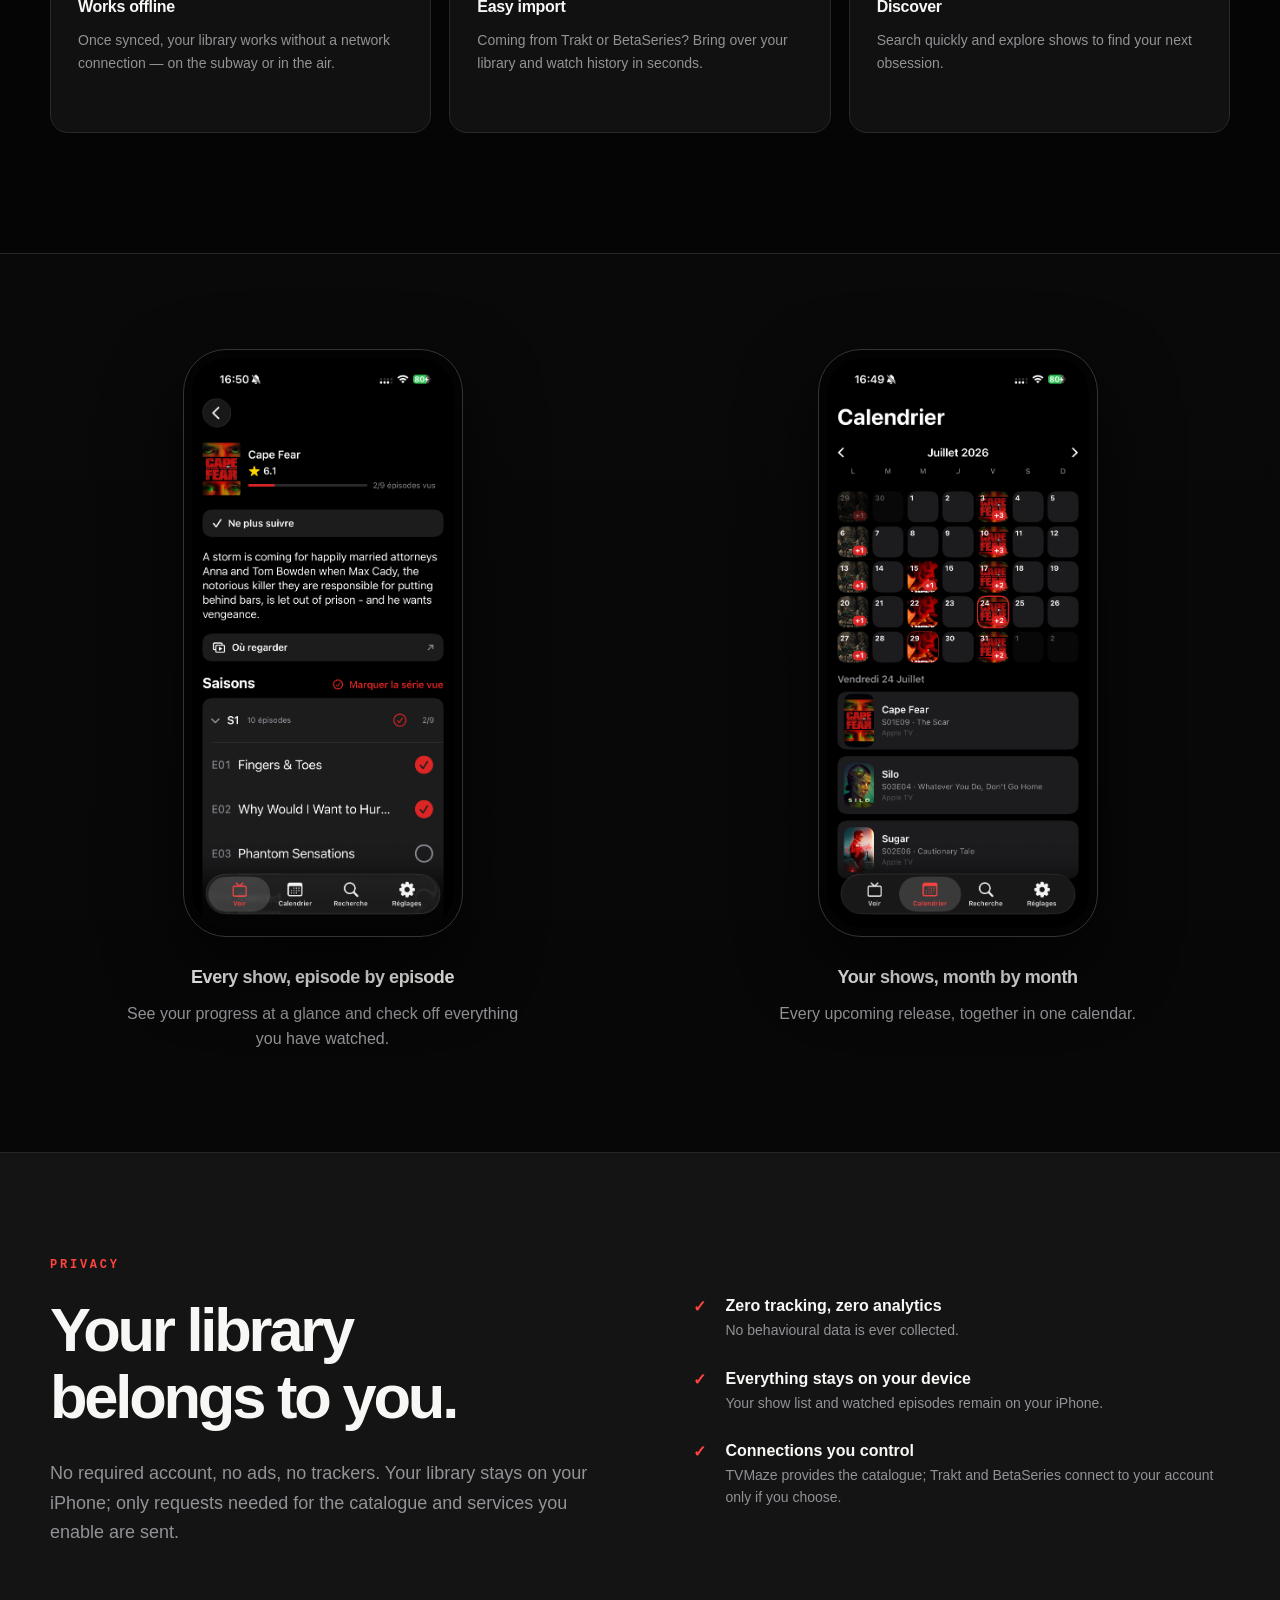
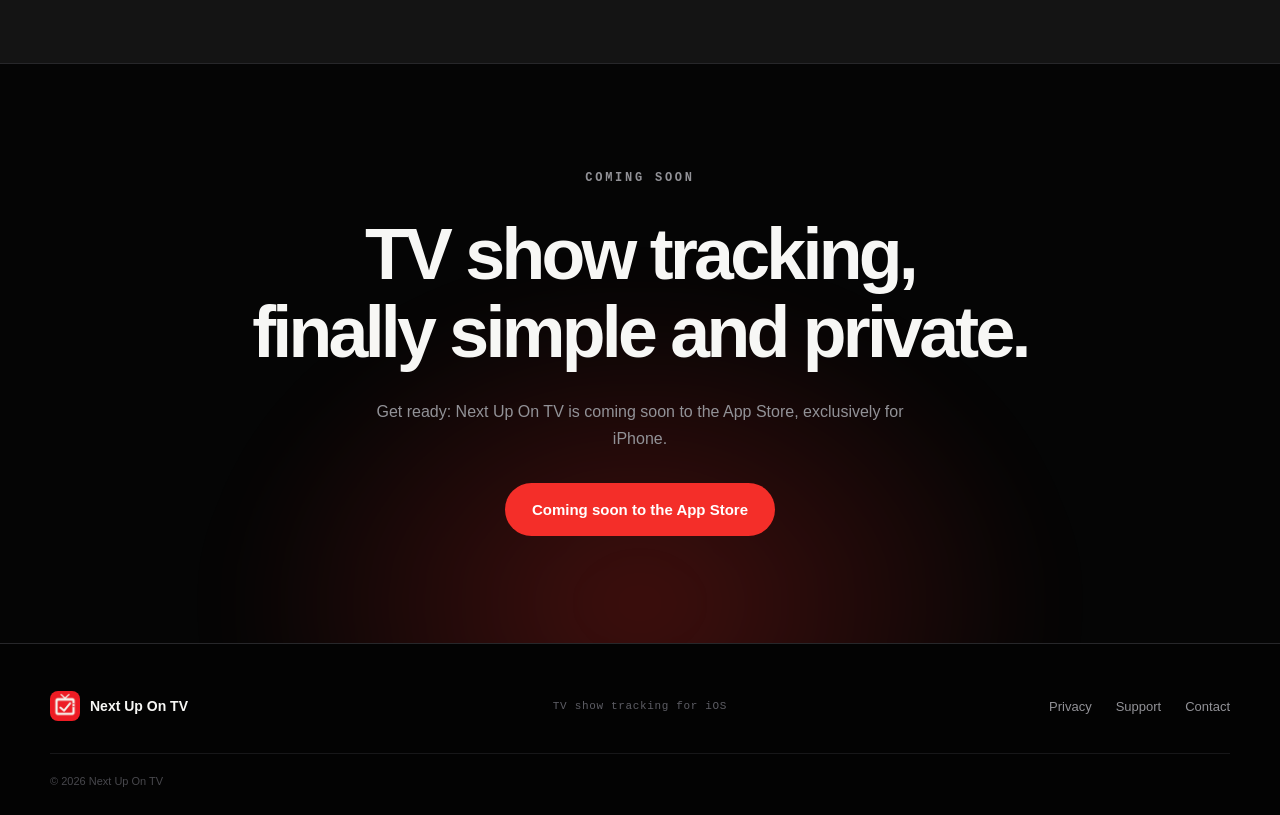
==== commit 74cbbeb5: "Mettre à jour la politique de confidentialité" ====
--- a/en/index.html
+++ b/en/index.html
@@ -120,12 +120,12 @@
           <div>
             <p class="kicker accent">PRIVACY</p>
             <h2>Your library<br />belongs to you.</h2>
-            <p class="section-intro">No required account, no ads, no trackers. Next Up On TV sends nothing anywhere unless you choose to connect Trakt or BetaSeries yourself.</p>
+            <p class="section-intro">No required account, no ads, no trackers. Your library stays on your iPhone; only requests needed for the catalogue and services you enable are sent.</p>
           </div>
           <ul class="privacy-list">
             <li><span>✓</span><div><strong>Zero tracking, zero analytics</strong><p>No behavioural data is ever collected.</p></div></li>
             <li><span>✓</span><div><strong>Everything stays on your device</strong><p>Your show list and watched episodes remain on your iPhone.</p></div></li>
-            <li><span>✓</span><div><strong>Optional connections</strong><p>Use Trakt and BetaSeries only if you decide to import or sync.</p></div></li>
+            <li><span>✓</span><div><strong>Connections you control</strong><p>TVMaze provides the catalogue; Trakt and BetaSeries connect to your account only if you choose.</p></div></li>
           </ul>
         </div>
       </section>
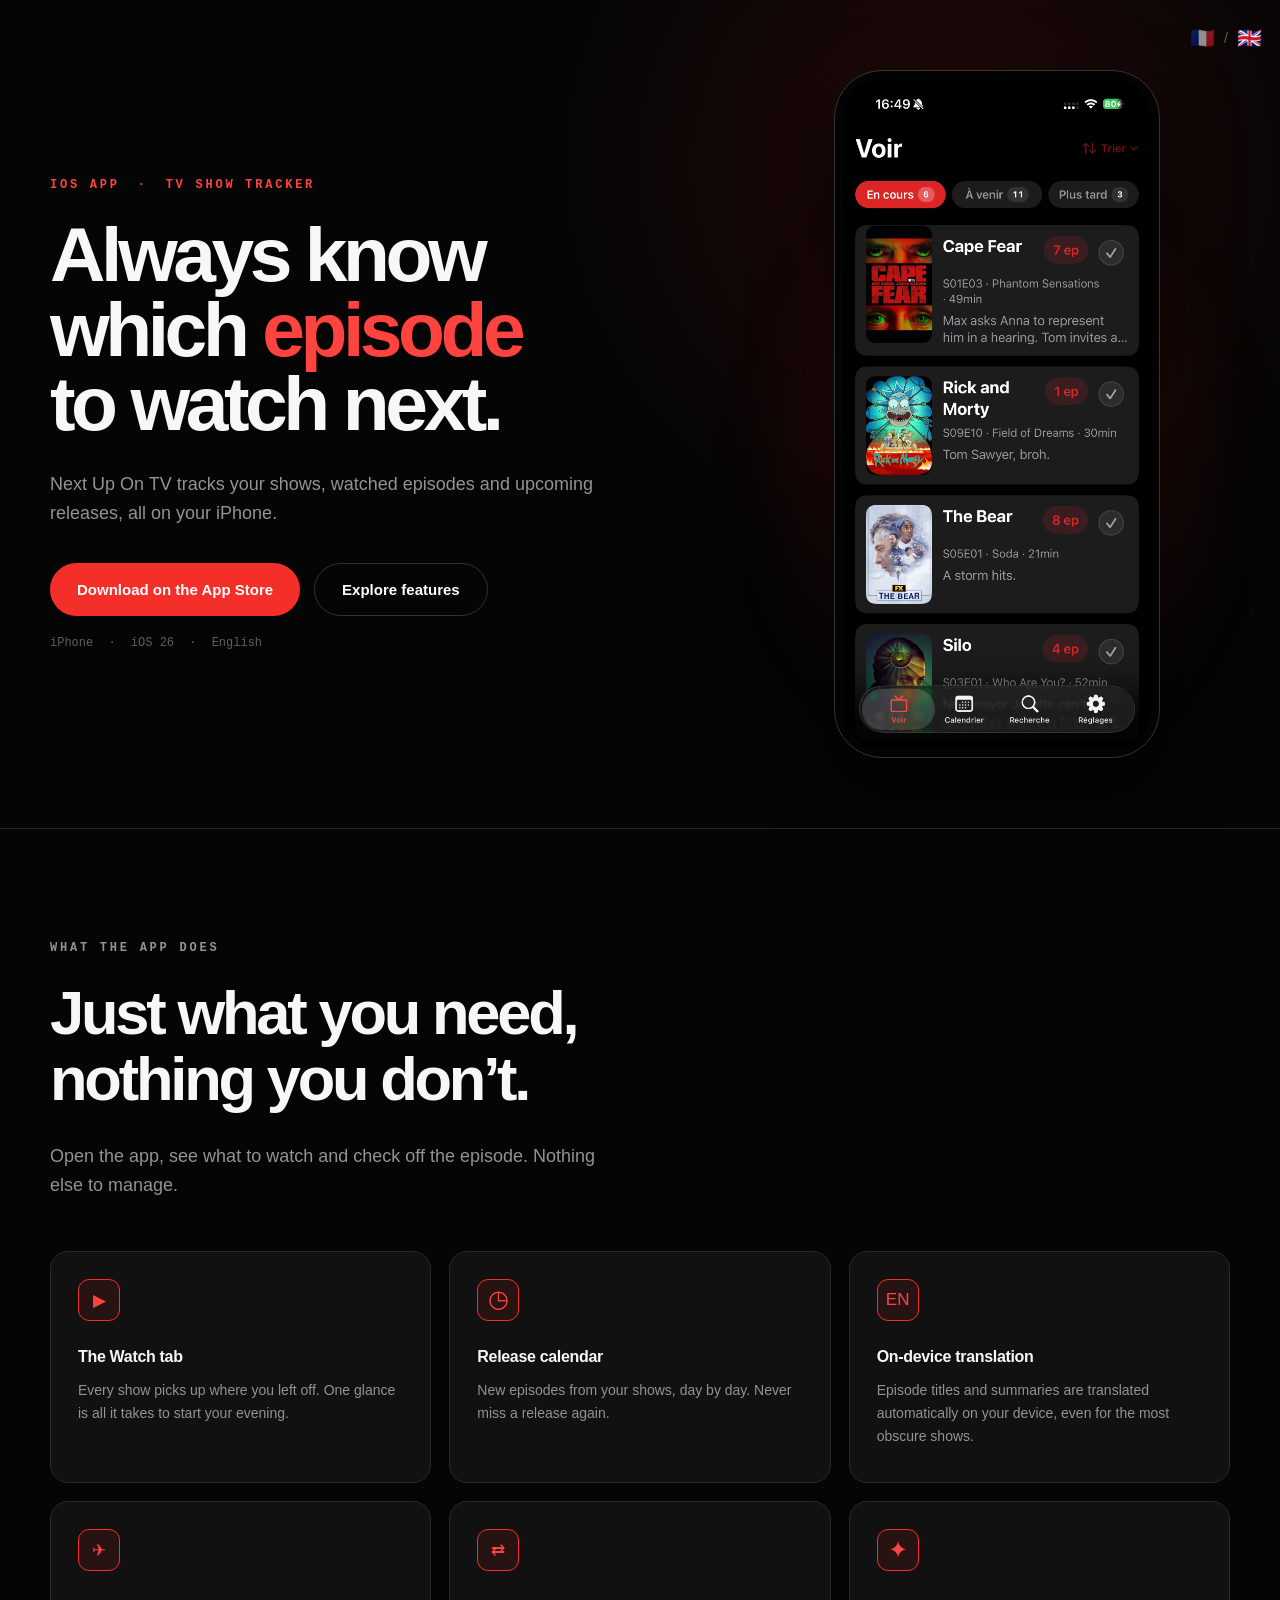
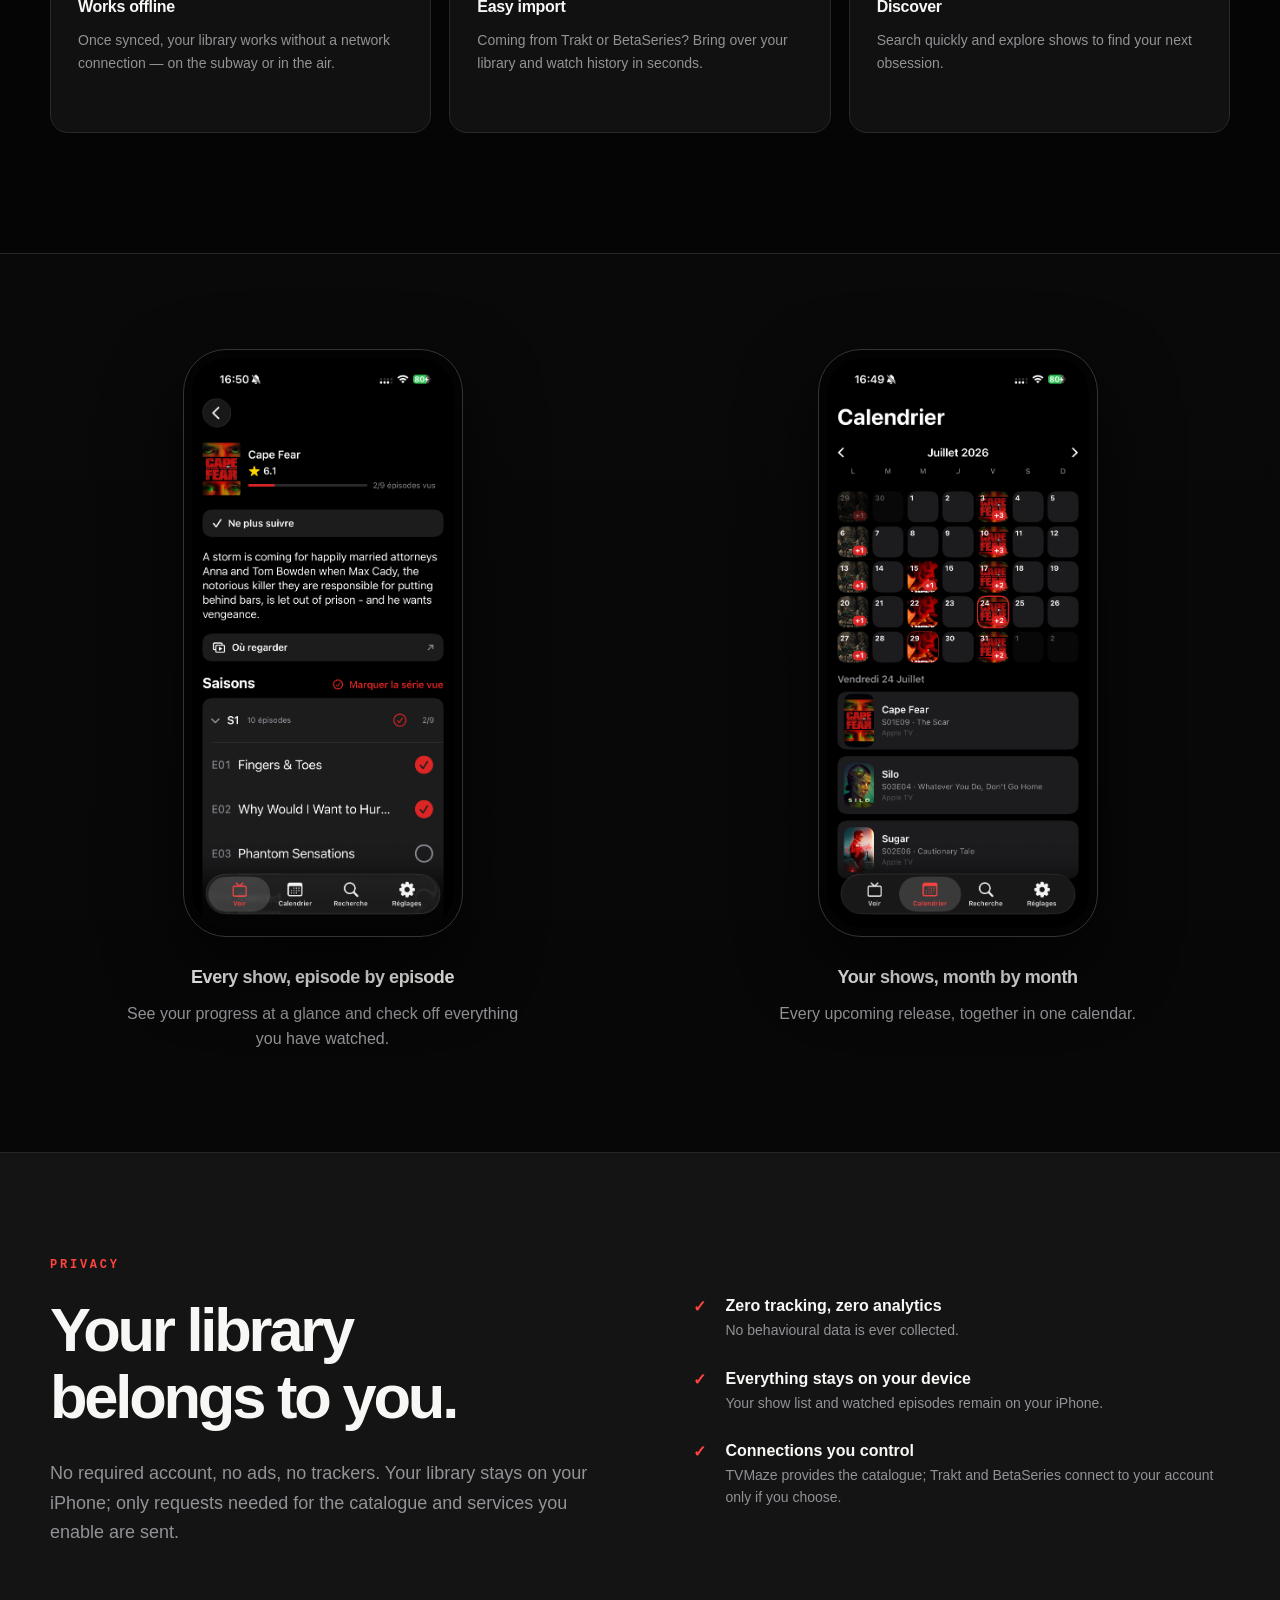
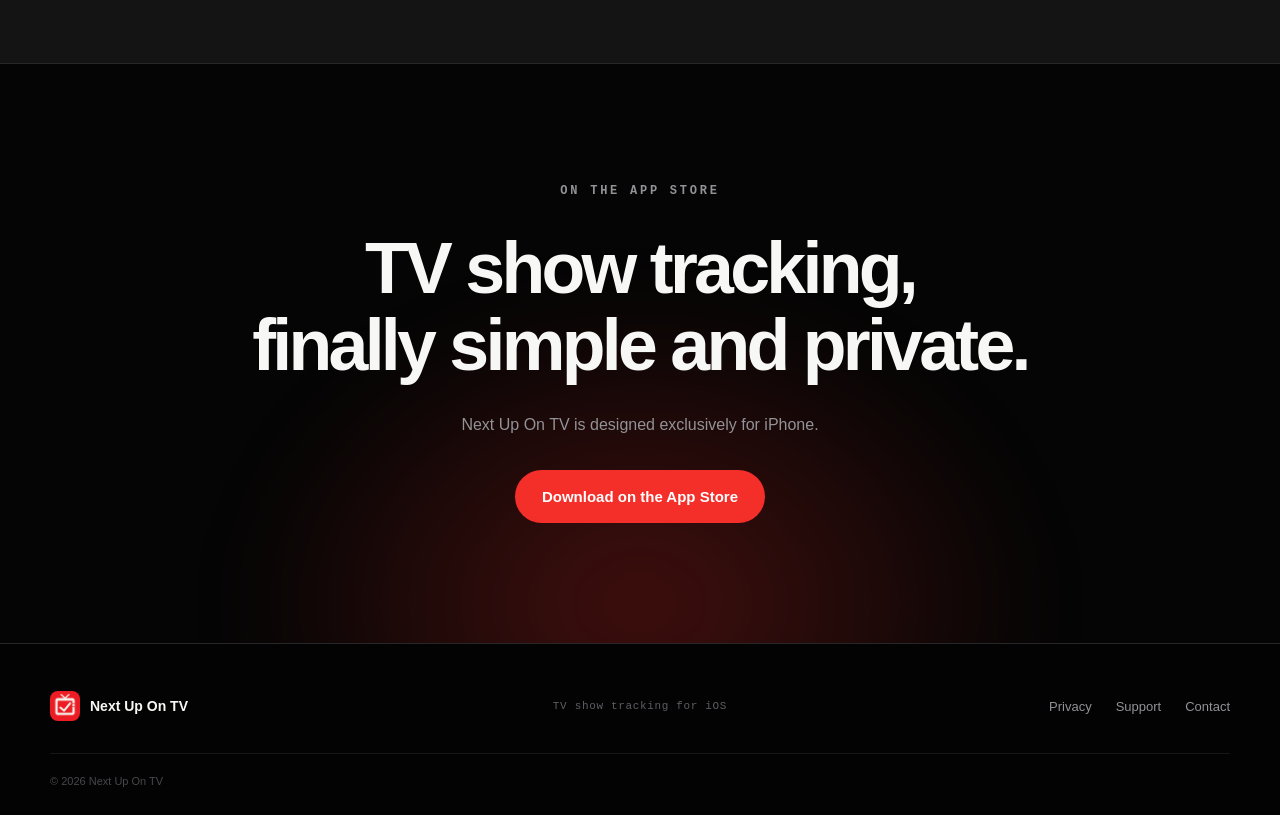
==== commit 8753c984: "Finalize App Store website copy" ====
--- a/en/index.html
+++ b/en/index.html
@@ -39,7 +39,7 @@
             <h1>Always know<br />which <strong>episode</strong><br />to watch next.</h1>
             <p class="lead">Next Up On TV tracks your shows, watched episodes and upcoming releases, all on your iPhone.</p>
             <div class="hero-actions">
-              <a class="button primary" href="#availability">Coming soon to the App Store</a>
+              <span class="button primary">Download on the App Store</span>
               <a class="button secondary" href="#features">Explore features</a>
             </div>
             <p class="meta">iPhone <span>·</span> iOS 26 <span>·</span> English</p>
@@ -133,10 +133,10 @@
       <section id="availability" class="cta section-border">
         <div class="cta-glow"></div>
         <div class="container cta-inner">
-          <p class="kicker">COMING SOON</p>
+          <p class="kicker">ON THE APP STORE</p>
           <h2>TV show tracking,<br />finally simple and private.</h2>
-          <p>Get ready: Next Up On TV is coming soon to the App Store, exclusively for iPhone.</p>
-          <span class="button primary">Coming soon to the App Store</span>
+          <p>Next Up On TV is designed exclusively for iPhone.</p>
+          <span class="button primary">Download on the App Store</span>
         </div>
       </section>
     </main>
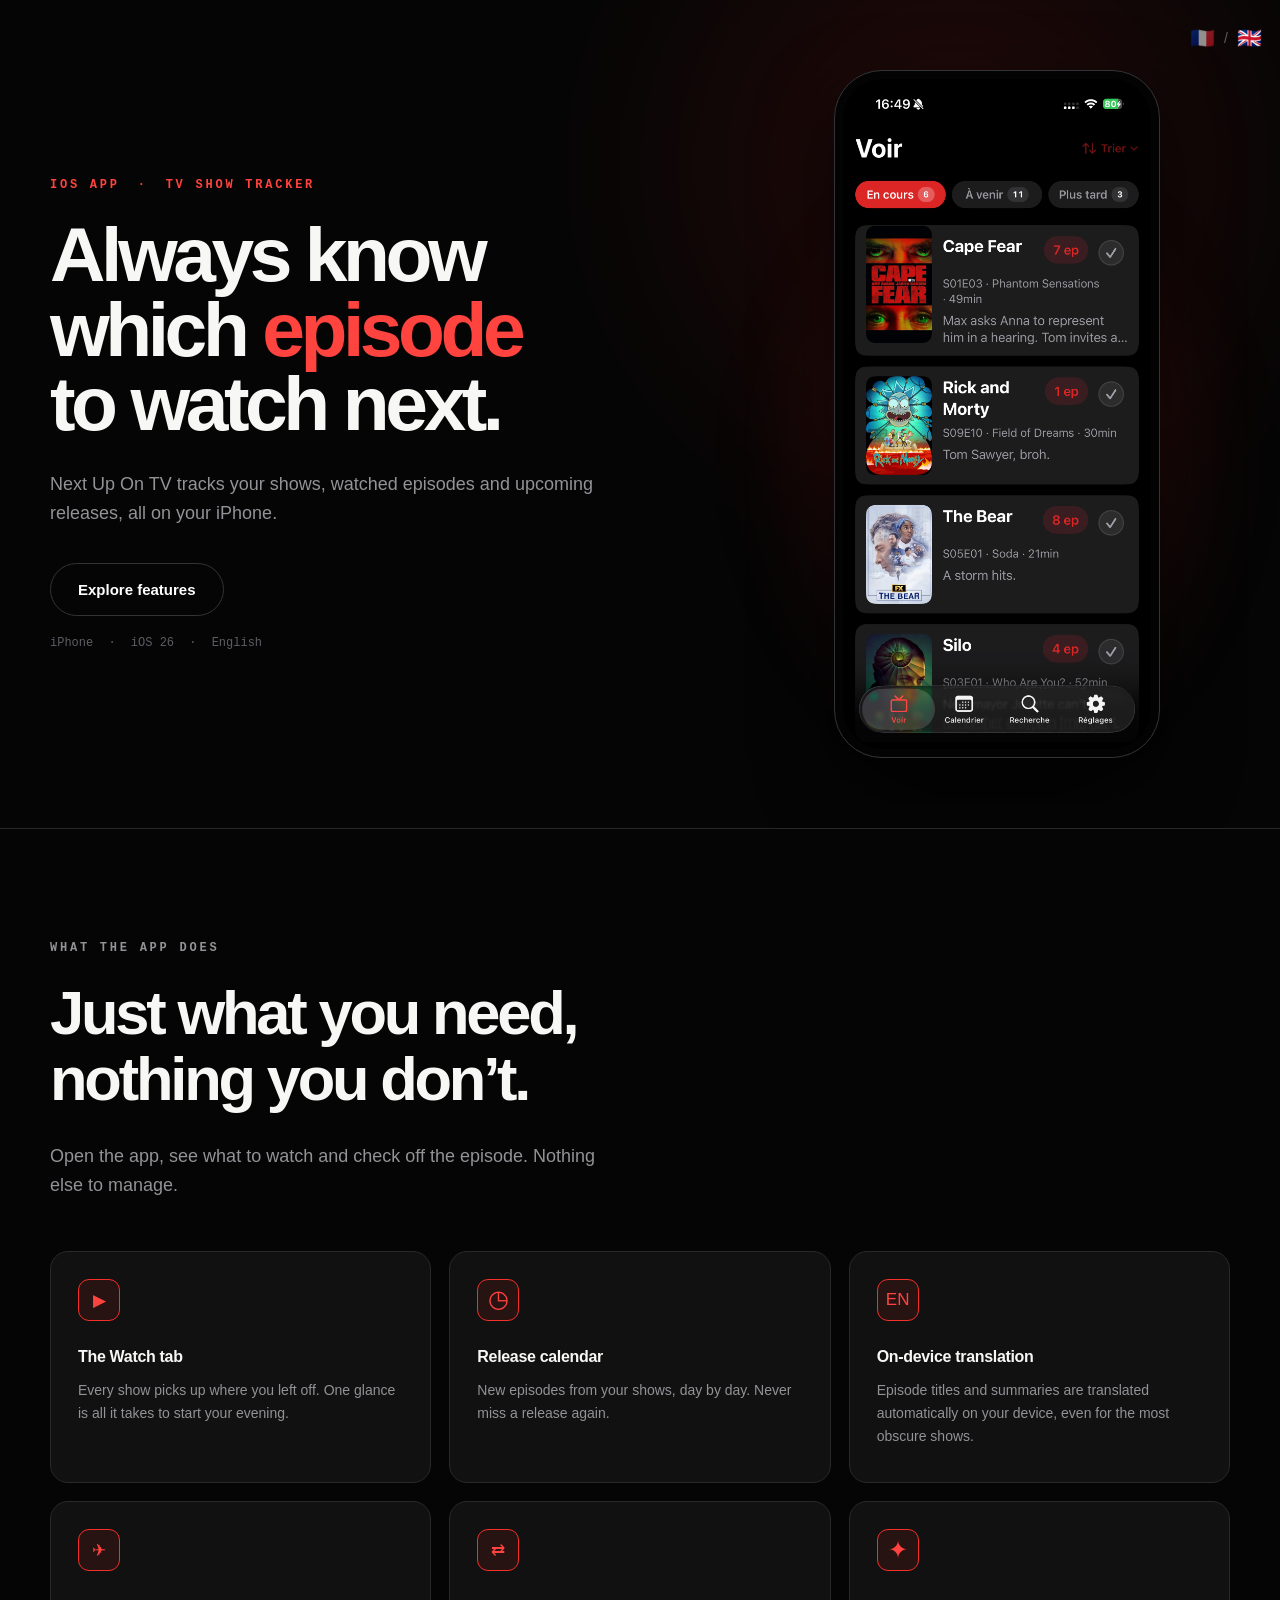
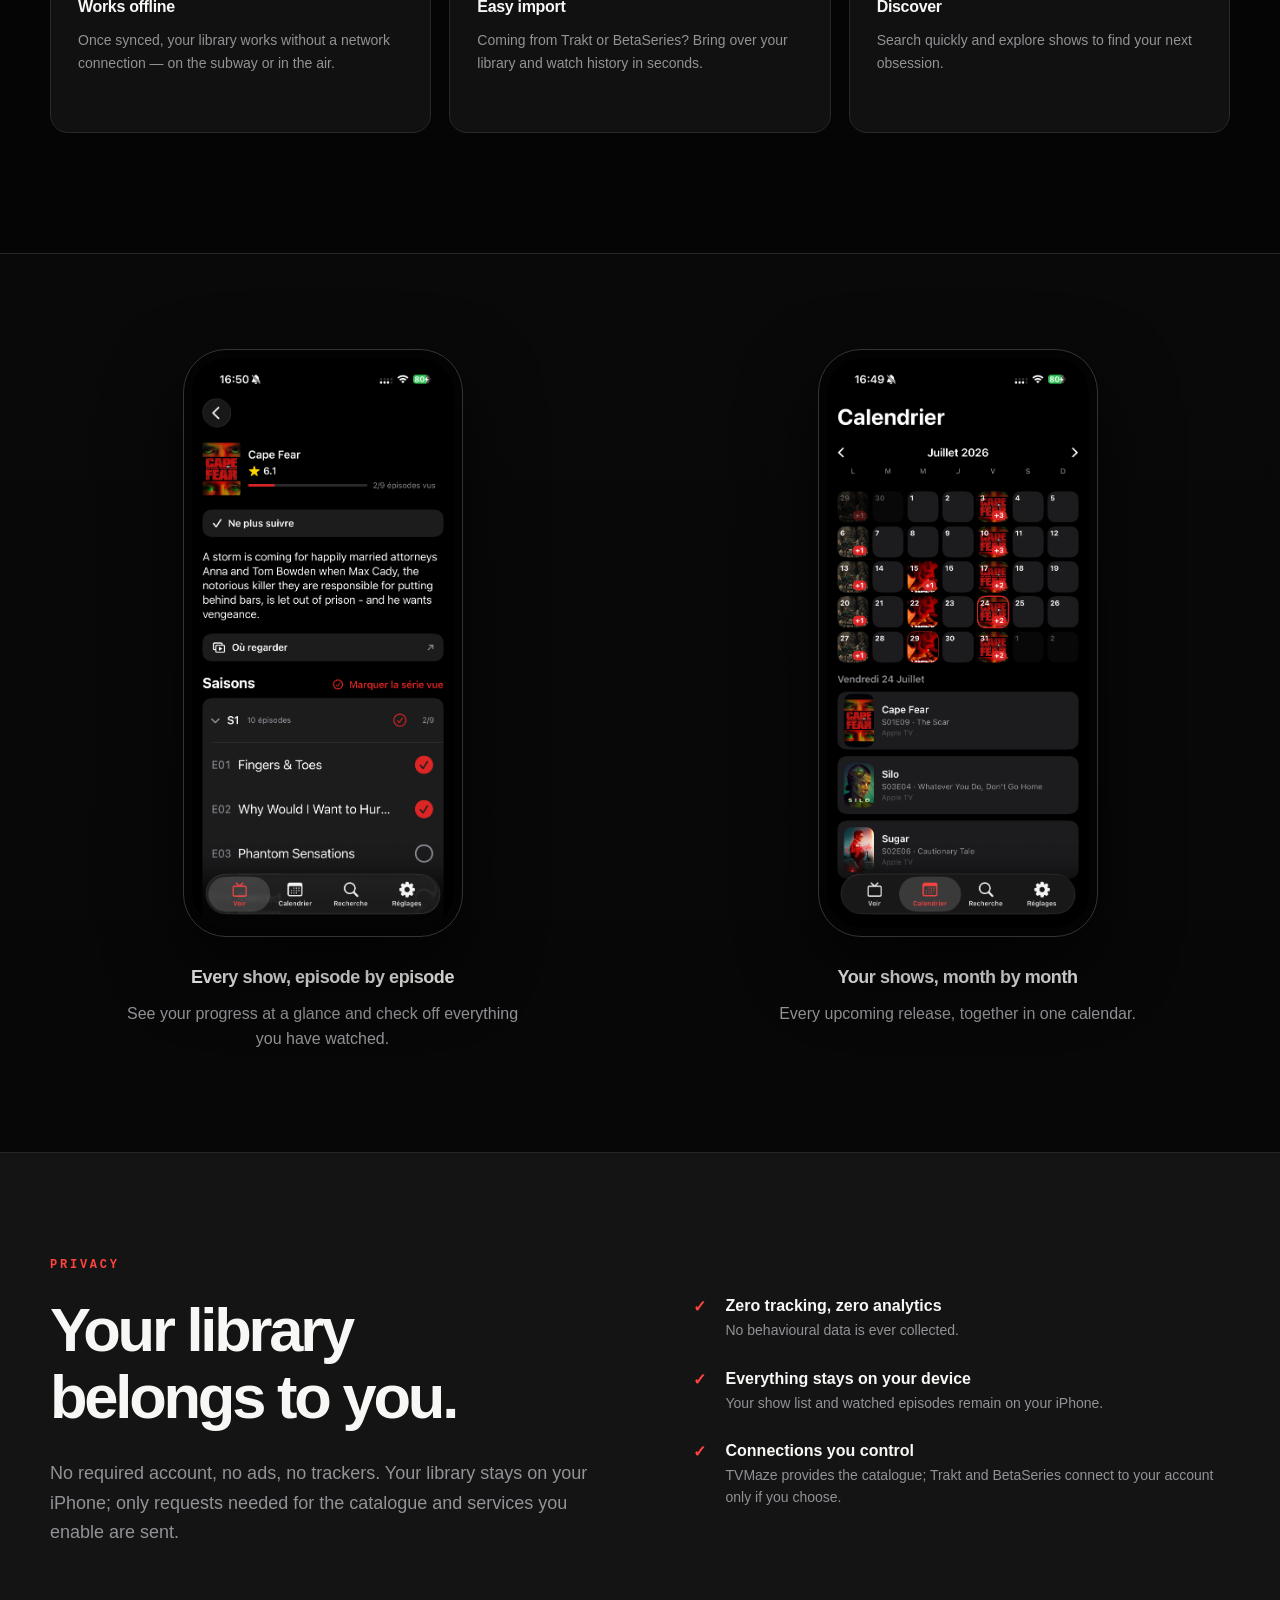
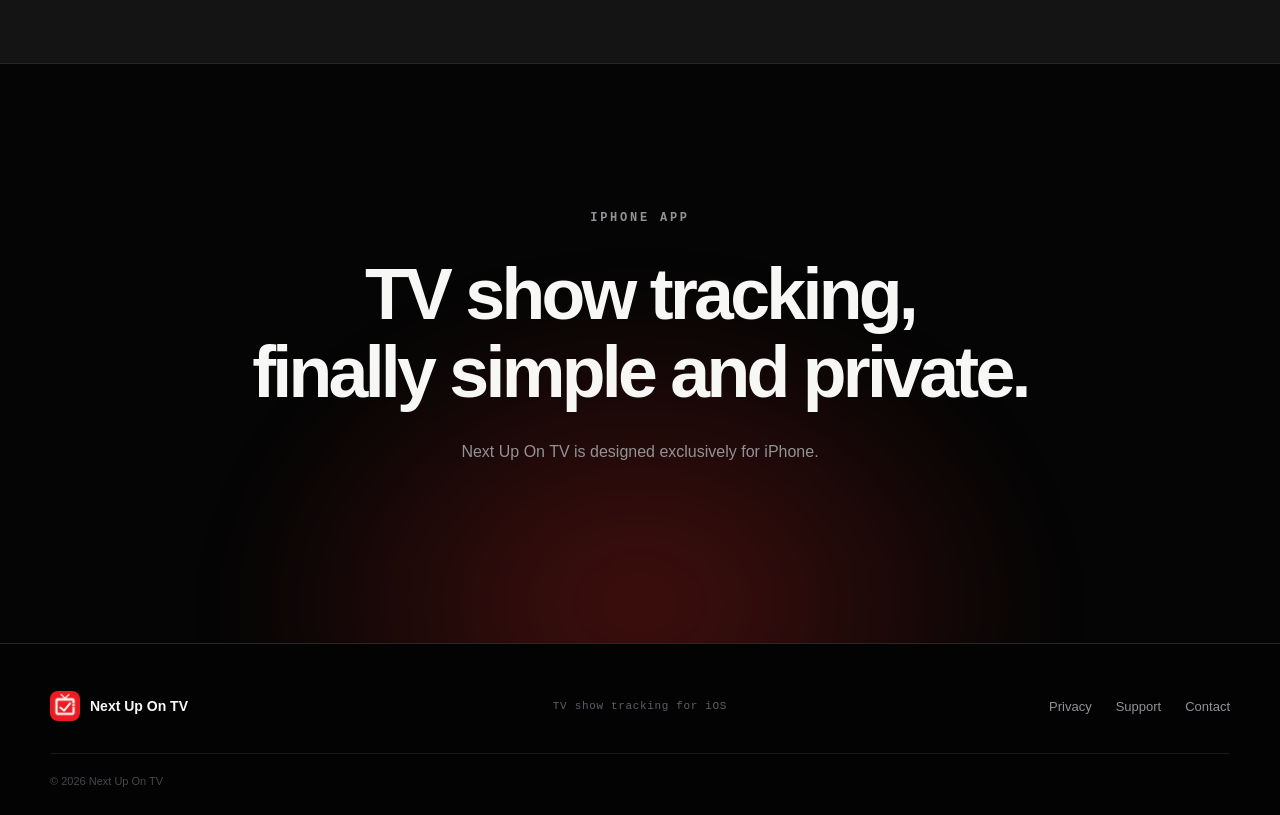
==== commit d93f5d49: "Hide App Store buttons until release" ====
--- a/en/index.html
+++ b/en/index.html
@@ -39,7 +39,6 @@
             <h1>Always know<br />which <strong>episode</strong><br />to watch next.</h1>
             <p class="lead">Next Up On TV tracks your shows, watched episodes and upcoming releases, all on your iPhone.</p>
             <div class="hero-actions">
-              <span class="button primary">Download on the App Store</span>
               <a class="button secondary" href="#features">Explore features</a>
             </div>
             <p class="meta">iPhone <span>·</span> iOS 26 <span>·</span> English</p>
@@ -133,10 +132,9 @@
       <section id="availability" class="cta section-border">
         <div class="cta-glow"></div>
         <div class="container cta-inner">
-          <p class="kicker">ON THE APP STORE</p>
+          <p class="kicker">IPHONE APP</p>
           <h2>TV show tracking,<br />finally simple and private.</h2>
           <p>Next Up On TV is designed exclusively for iPhone.</p>
-          <span class="button primary">Download on the App Store</span>
         </div>
       </section>
     </main>
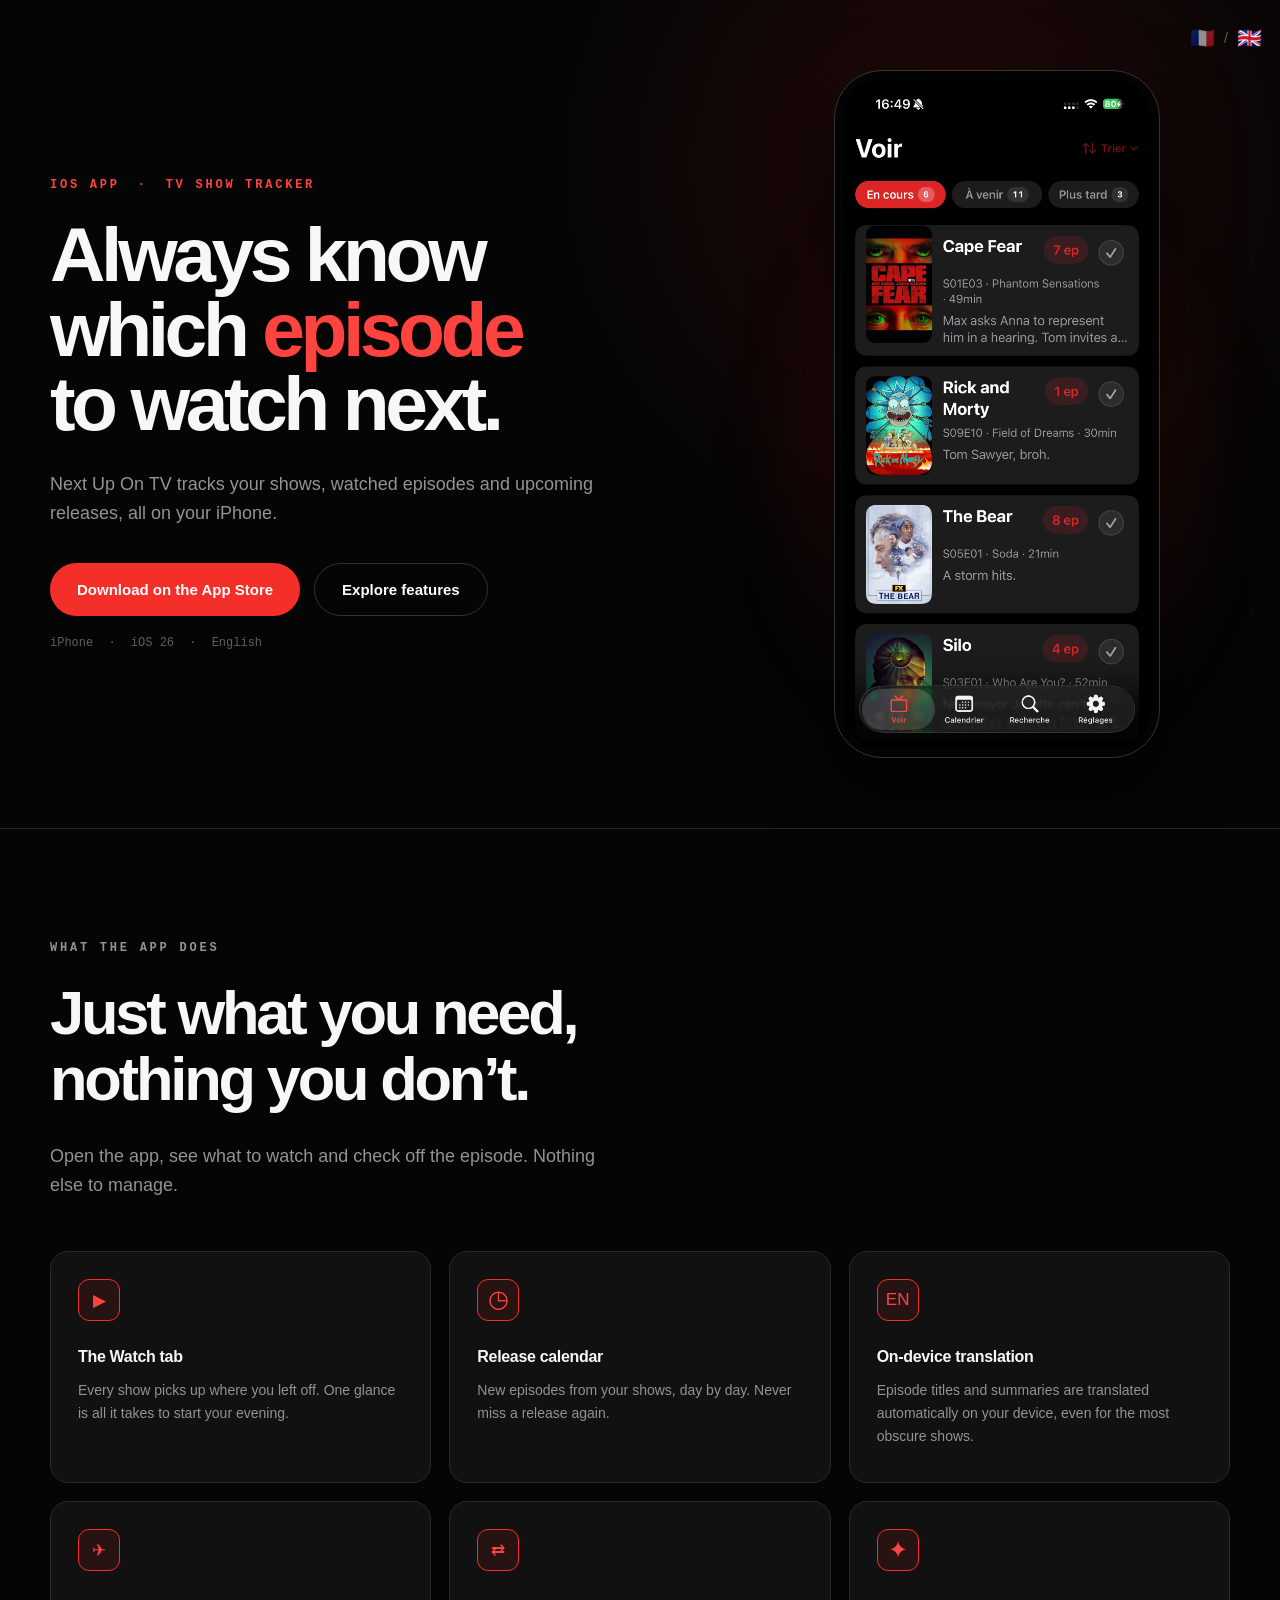
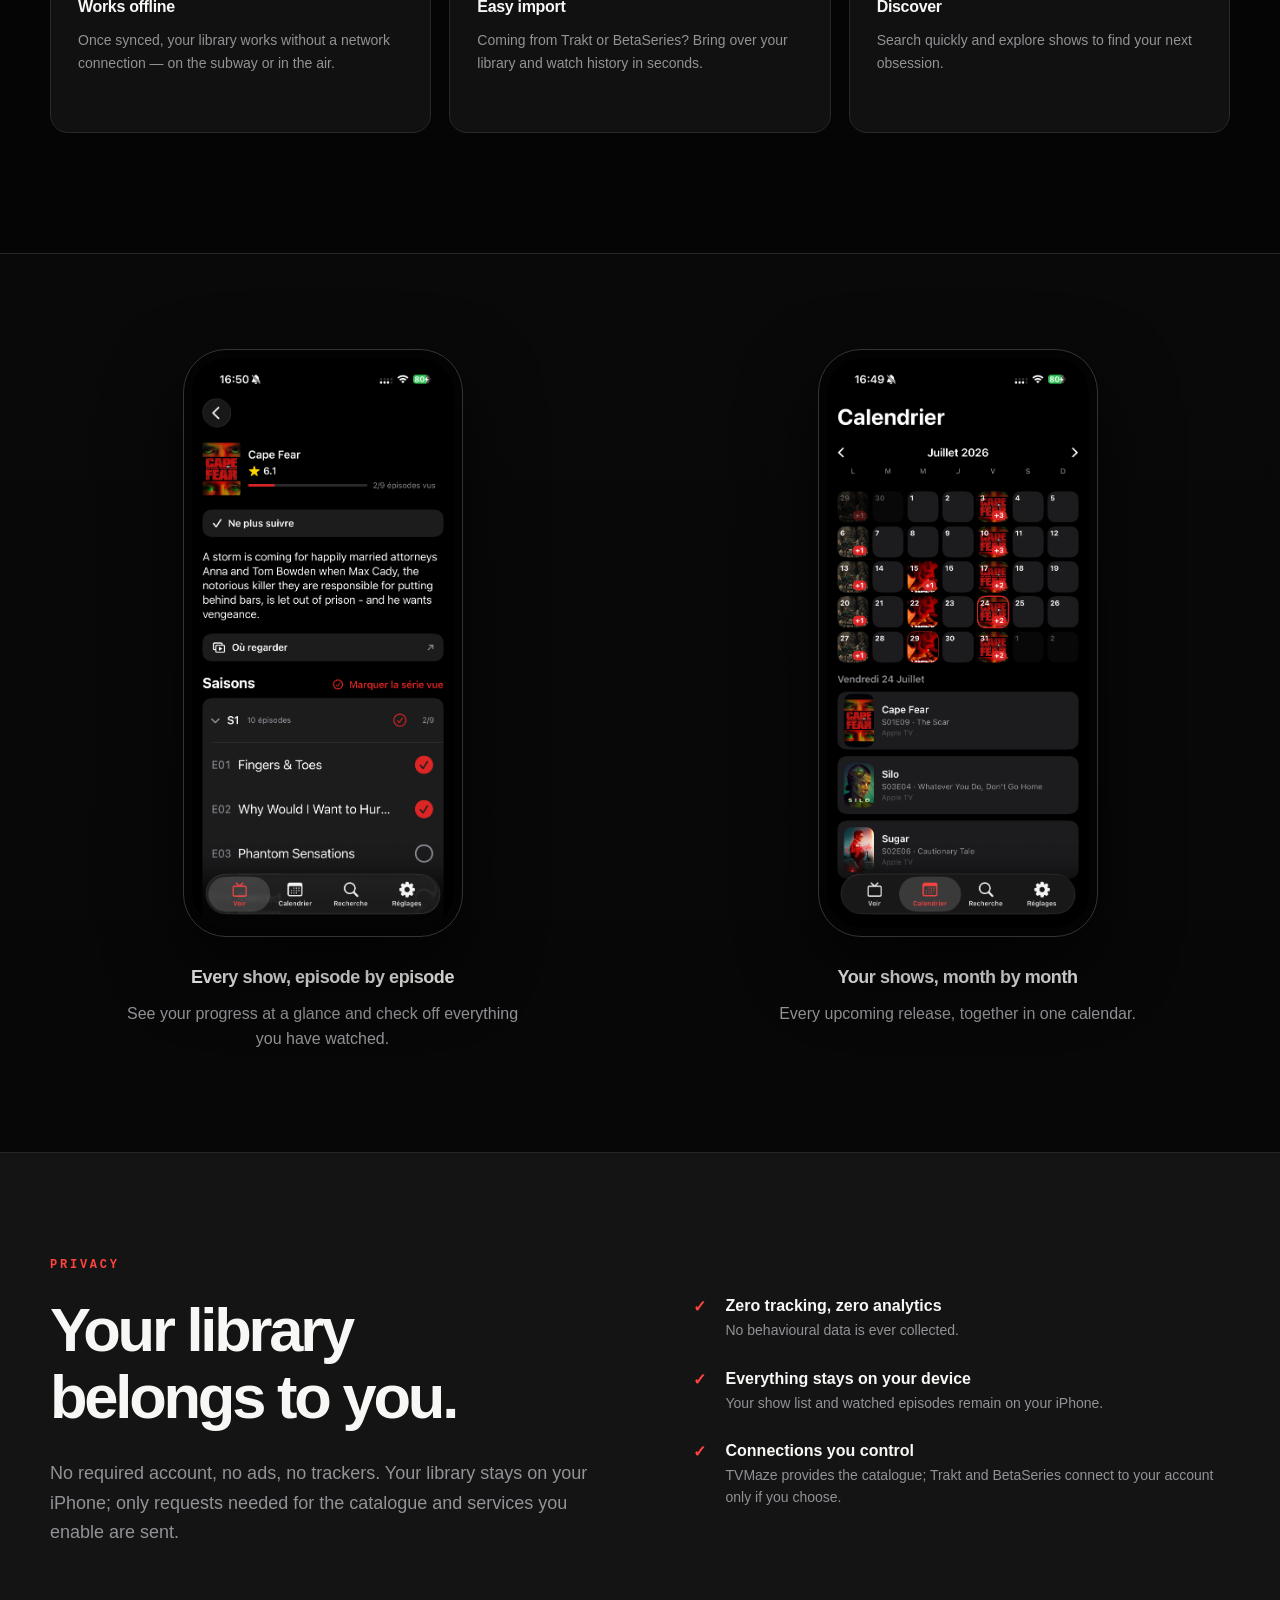
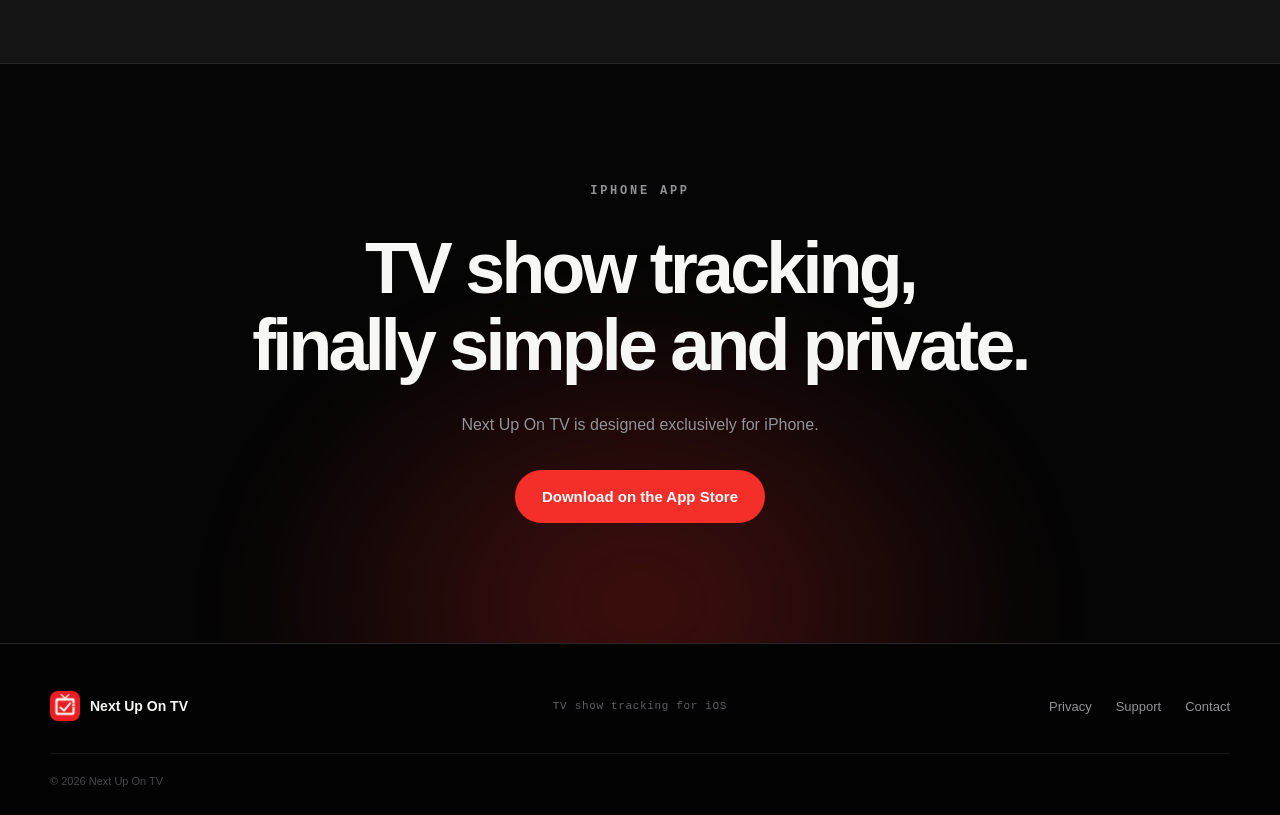
==== commit 61dd173c: "Add App Store download links Co-Authored-By: Claude Opus 5 <noreply@anthropic.com> Claude-Session: h" ====
--- a/en/index.html
+++ b/en/index.html
@@ -39,6 +39,7 @@
             <h1>Always know<br />which <strong>episode</strong><br />to watch next.</h1>
             <p class="lead">Next Up On TV tracks your shows, watched episodes and upcoming releases, all on your iPhone.</p>
             <div class="hero-actions">
+              <a class="button primary" href="https://apps.apple.com/us/app/next-up-on-tv/id6789129002" rel="noopener noreferrer">Download on the App Store</a>
               <a class="button secondary" href="#features">Explore features</a>
             </div>
             <p class="meta">iPhone <span>·</span> iOS 26 <span>·</span> English</p>
@@ -135,6 +136,7 @@
           <p class="kicker">IPHONE APP</p>
           <h2>TV show tracking,<br />finally simple and private.</h2>
           <p>Next Up On TV is designed exclusively for iPhone.</p>
+          <a class="button primary" href="https://apps.apple.com/us/app/next-up-on-tv/id6789129002" rel="noopener noreferrer">Download on the App Store</a>
         </div>
       </section>
     </main>
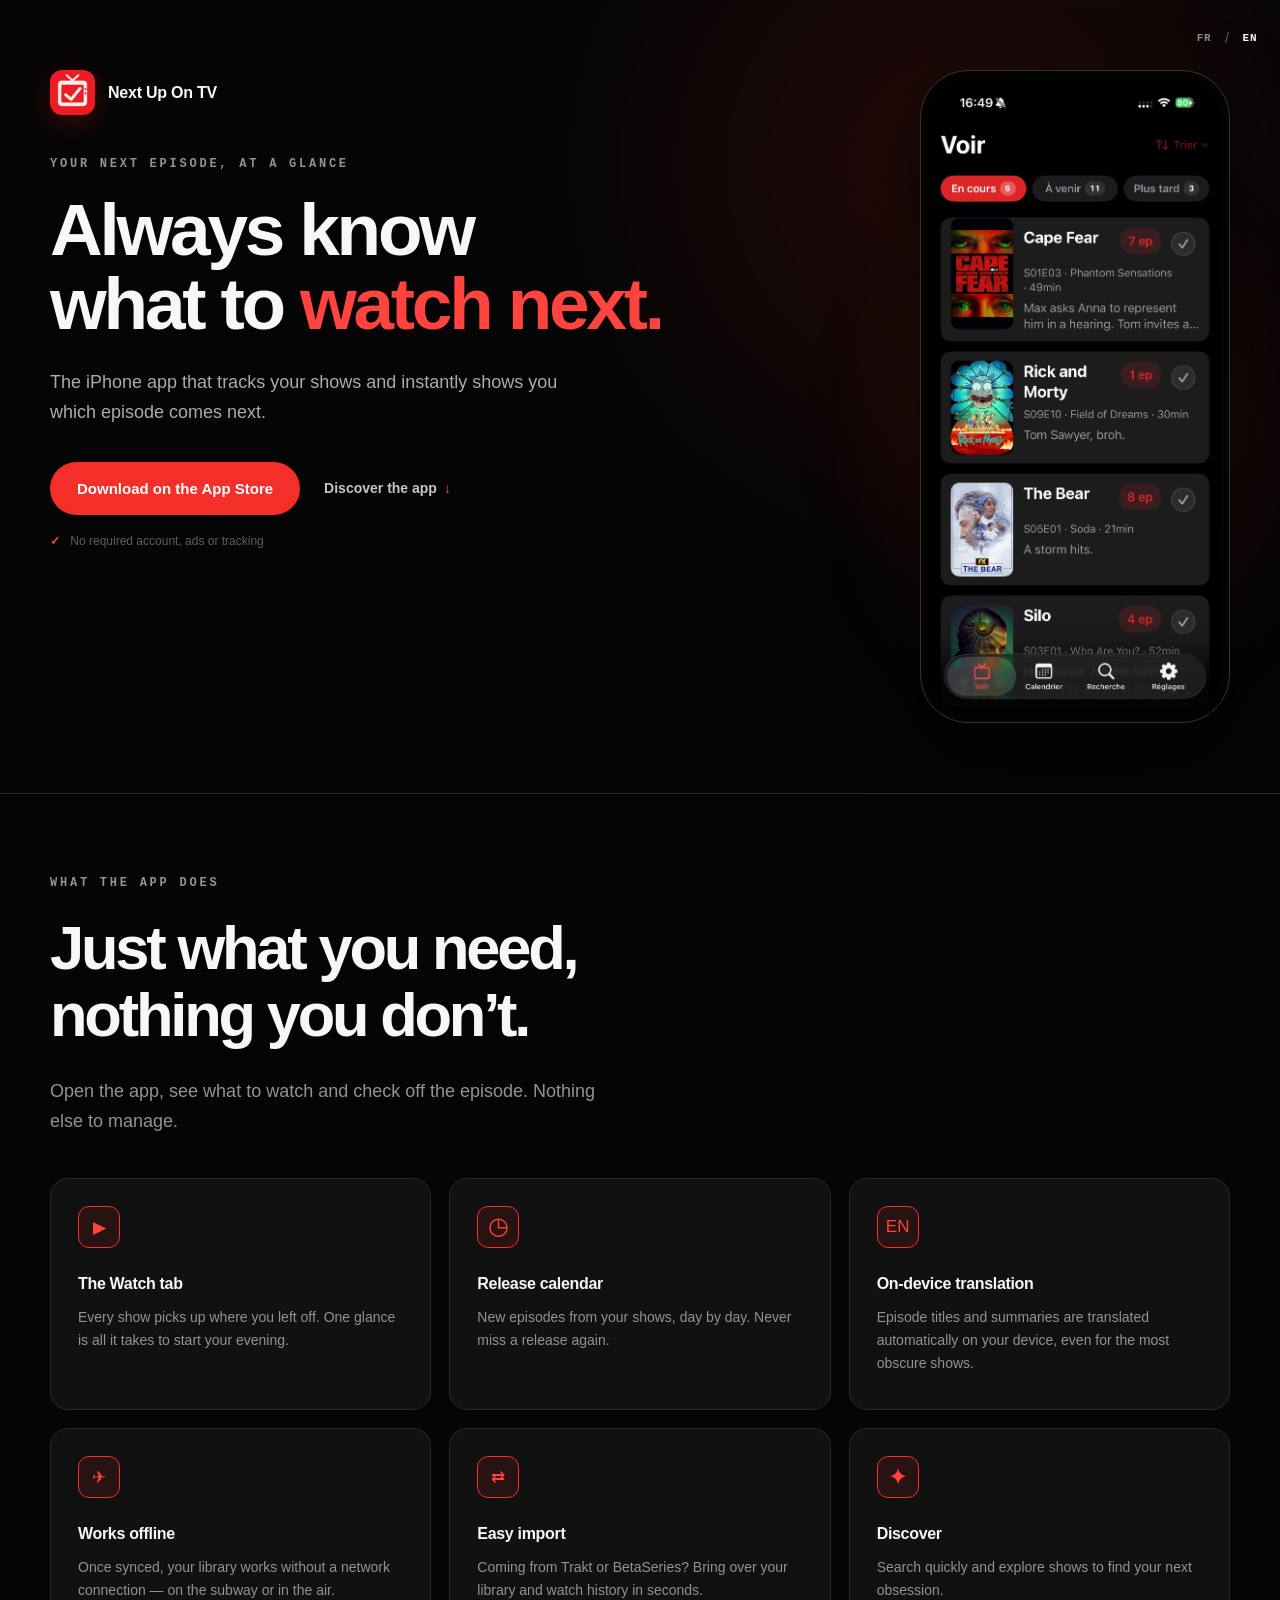
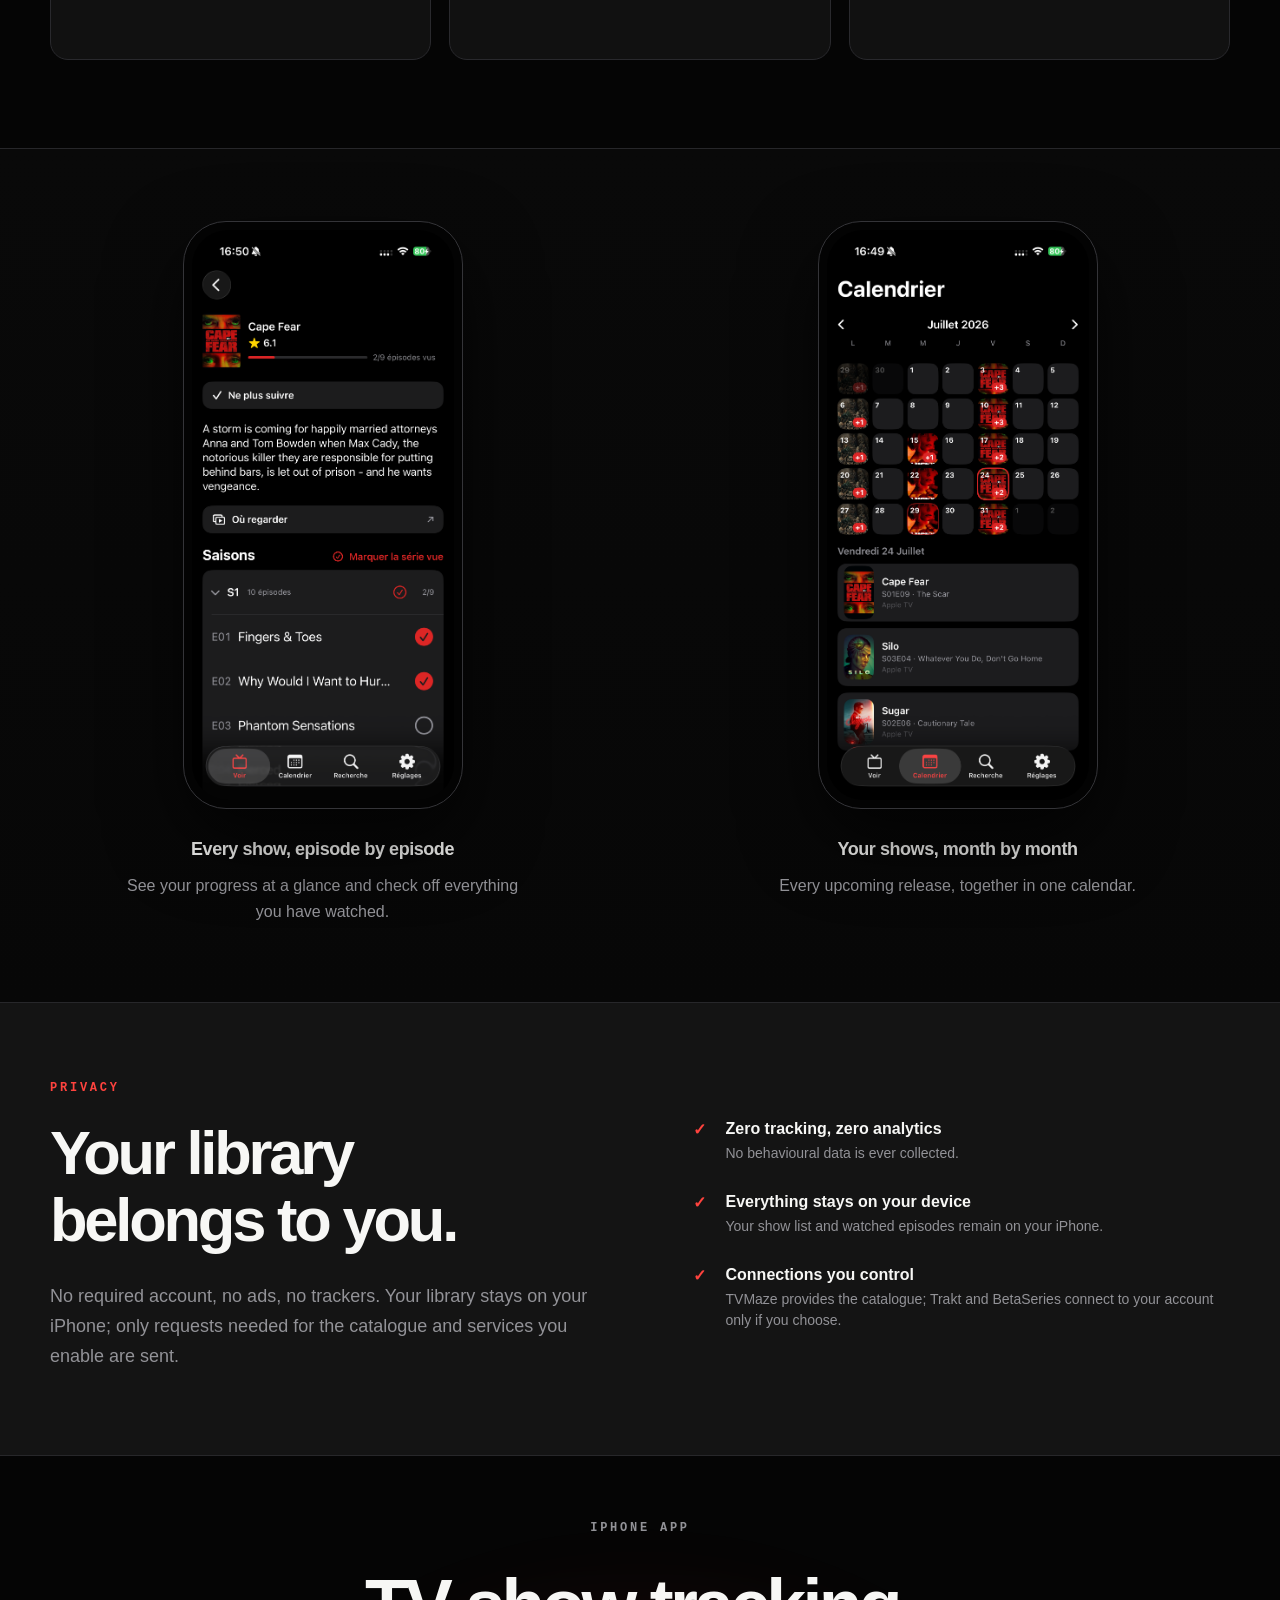
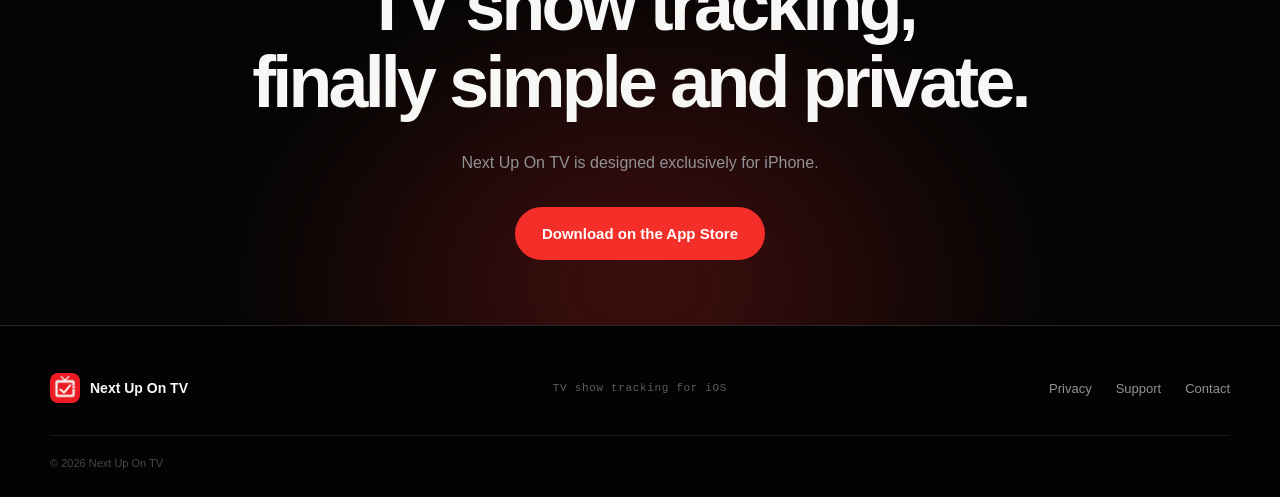
==== commit caf50a19: "Improve homepage hierarchy and spacing" ====
--- a/en/index.html
+++ b/en/index.html
@@ -5,7 +5,7 @@
     <meta name="viewport" content="width=device-width, initial-scale=1" />
     <meta name="description" content="Next Up On TV tracks your shows, watched episodes and upcoming releases — without an account, ads or tracking." />
     <meta name="theme-color" content="#050505" />
-    <meta property="og:title" content="Next Up On TV — Always know which episode to watch next." />
+    <meta property="og:title" content="Next Up On TV — Always know what to watch next." />
     <meta property="og:description" content="TV show tracking, finally simple and private." />
     <meta property="og:type" content="website" />
     <meta property="og:url" content="https://nextupontv.app/en/" />
@@ -13,7 +13,7 @@
     <meta property="og:image:width" content="1731" />
     <meta property="og:image:height" content="909" />
     <meta name="twitter:card" content="summary_large_image" />
-    <meta name="twitter:title" content="Next Up On TV — Always know which episode to watch next." />
+    <meta name="twitter:title" content="Next Up On TV — Always know what to watch next." />
     <meta name="twitter:description" content="TV show tracking, finally simple and private." />
     <meta name="twitter:image" content="https://nextupontv.app/assets/og.png" />
     <link rel="alternate" hreflang="fr" href="https://nextupontv.app/" />
@@ -29,20 +29,24 @@
     <main id="content">
       <section class="hero">
         <nav class="language-switcher" aria-label="Choose a language">
-          <a href="../index.html" hreflang="fr" data-language="fr" aria-label="Français"><span aria-hidden="true">🇫🇷</span></a>
+          <a href="../index.html" hreflang="fr" data-language="fr" aria-label="Français"><span aria-hidden="true">FR</span></a>
           <span class="language-separator" aria-hidden="true">/</span>
-          <a href="index.html" hreflang="en" data-language="en" aria-label="English" aria-current="page"><span aria-hidden="true">🇬🇧</span></a>
+          <a href="index.html" hreflang="en" data-language="en" aria-label="English" aria-current="page"><span aria-hidden="true">EN</span></a>
         </nav>
         <div class="container hero-grid">
           <div class="hero-copy">
-            <p class="kicker accent">IOS APP <span>·</span> TV SHOW TRACKER</p>
-            <h1>Always know<br />which <strong>episode</strong><br />to watch next.</h1>
-            <p class="lead">Next Up On TV tracks your shows, watched episodes and upcoming releases, all on your iPhone.</p>
+            <a class="hero-brand" href="index.html" aria-label="Next Up On TV — home">
+              <img src="../assets/app-icon.png" alt="" />
+              <span>Next Up On TV</span>
+            </a>
+            <p class="kicker hero-kicker">YOUR NEXT EPISODE, AT A GLANCE</p>
+            <h1>Always know<br />what to <strong>watch next.</strong></h1>
+            <p class="lead">The iPhone app that tracks your shows and instantly shows you which episode comes next.</p>
             <div class="hero-actions">
               <a class="button primary" href="https://apps.apple.com/us/app/next-up-on-tv/id6789129002" rel="noopener noreferrer">Download on the App Store</a>
-              <a class="button secondary" href="#features">Explore features</a>
+              <a class="hero-text-link" href="#features">Discover the app <span aria-hidden="true">↓</span></a>
             </div>
-            <p class="meta">iPhone <span>·</span> iOS 26 <span>·</span> English</p>
+            <p class="hero-trust"><span aria-hidden="true">✓</span> No required account, ads or tracking</p>
           </div>
           <div class="hero-device device-glow">
             <div class="device">
--- a/assets/styles.css
+++ b/assets/styles.css
@@ -71,7 +71,8 @@
   justify-content: center;
   opacity: .55;
   border-radius: 7px;
-  font-size: 20px;
+  font: 700 11px/1 ui-monospace, SFMono-Regular, Menlo, monospace;
+  letter-spacing: .08em;
 }
 .language-switcher a:hover, .language-switcher a[aria-current="page"] { opacity: 1; }
 .language-separator { color: var(--muted-dark); font-size: 14px; }
@@ -101,20 +102,42 @@
 .hero-grid {
   position: relative;
   z-index: 1;
-  min-height: 790px;
+  min-height: 720px;
   padding: 70px 0;
   display: grid;
-  grid-template-columns: 1.16fr .84fr;
-  align-items: center;
-  gap: 70px;
-}
-.hero-copy { padding: 40px 0; }
+  grid-template-columns: minmax(0, 1fr) 360px;
+  align-items: center;
+  gap: 100px;
+}
+.hero-copy {
+  align-self: start;
+  padding: 0;
+}
+.hero-brand {
+  margin-bottom: 42px;
+  display: inline-flex;
+  align-items: center;
+  gap: 13px;
+  font-size: 16px;
+  font-weight: 750;
+  letter-spacing: -.015em;
+}
+.hero-brand img {
+  width: 45px;
+  height: 45px;
+  border-radius: 12px;
+  box-shadow: 0 8px 28px rgba(244,46,41,.22);
+}
+.hero-kicker {
+  margin-bottom: 22px;
+  color: var(--muted);
+}
 .hero h1 {
   margin: 0;
-  max-width: 760px;
-  font-size: clamp(58px, 6vw, 88px);
-  line-height: .97;
-  letter-spacing: -.058em;
+  max-width: 750px;
+  font-size: clamp(58px, 5.7vw, 80px);
+  line-height: 1.015;
+  letter-spacing: -.044em;
 }
 .hero h1 strong { color: var(--red-bright); font-weight: inherit; }
 .lead, .section-intro {
@@ -124,7 +147,12 @@
   font-size: 18px;
   line-height: 1.65;
 }
-.hero-actions { margin-top: 34px; display: flex; align-items: center; gap: 14px; }
+.hero .lead {
+  max-width: 520px;
+  margin-top: 27px;
+  color: #aaaab0;
+}
+.hero-actions { margin-top: 34px; display: flex; align-items: center; gap: 24px; }
 .button {
   display: inline-flex;
   min-height: 53px;
@@ -140,9 +168,35 @@
 a.button { transition: transform .18s ease, border-color .18s ease; }
 a.button:hover { transform: translateY(-2px); }
 a.button.secondary:hover { border-color: #666; }
+.hero-text-link {
+  display: inline-flex;
+  min-height: 48px;
+  align-items: center;
+  color: #c5c5c9;
+  font-size: 14px;
+  font-weight: 700;
+}
+.hero-text-link span {
+  margin-left: 7px;
+  color: var(--red-bright);
+}
+.hero-trust {
+  margin: 19px 0 0;
+  color: var(--muted-dark);
+  font-size: 12px;
+}
+.hero-trust span {
+  margin-right: 7px;
+  color: var(--red-bright);
+  font-weight: 900;
+}
 .meta { margin: 20px 0 0; color: var(--muted-dark); font: 500 12px ui-monospace, SFMono-Regular, Menlo, monospace; }
 .meta span { margin: 0 8px; }
-.hero-device { width: 326px; margin: 0 auto; }
+.hero-device {
+  width: 310px;
+  margin-left: auto;
+  margin-right: 0;
+}
 .device-glow { position: relative; }
 .device-glow::before {
   content: "";
@@ -162,14 +216,14 @@
 }
 .device img { width: 100%; border-radius: 40px; }
 
-.features { padding: 112px 0 120px; }
+.features { padding: 82px 0 88px; }
 .features h2, .privacy h2, .cta h2 {
   margin: 0;
   font-size: clamp(44px, 4.8vw, 67px);
   line-height: 1.08;
   letter-spacing: -.052em;
 }
-.feature-grid { margin-top: 50px; display: grid; grid-template-columns: repeat(3, 1fr); gap: 18px; }
+.feature-grid { margin-top: 42px; display: grid; grid-template-columns: repeat(3, 1fr); gap: 18px; }
 .feature-card {
   min-height: 232px;
   padding: 27px;
@@ -195,7 +249,7 @@
 .feature-card h3 { margin: 0 0 13px; font-size: 16px; letter-spacing: -.02em; }
 .feature-card p { margin: 0; color: var(--muted); font-size: 14px; line-height: 1.65; }
 
-.showcase { padding: 95px 0 100px; overflow: hidden; background: linear-gradient(#090909, #070707); }
+.showcase { padding: 72px 0 78px; overflow: hidden; background: linear-gradient(#090909, #070707); }
 .showcase-grid { display: grid; grid-template-columns: repeat(2, 1fr); gap: 90px; }
 .showcase-item { text-align: center; }
 .showcase-device { width: 280px; margin: 0 auto 30px; }
@@ -204,7 +258,7 @@
 .showcase-item h3 { margin: 0 0 13px; font-size: 18px; letter-spacing: -.025em; }
 .showcase-item p { max-width: 420px; margin: 0 auto; color: var(--muted); line-height: 1.6; }
 
-.privacy { padding: 105px 0 115px; background: var(--surface-soft); }
+.privacy { padding: 78px 0 84px; background: var(--surface-soft); }
 .privacy-grid { display: grid; grid-template-columns: 1fr 1fr; align-items: center; gap: 105px; }
 .privacy-list { margin: 0; padding: 0; list-style: none; }
 .privacy-list li { display: grid; grid-template-columns: 19px 1fr; gap: 14px; padding: 14px 0; }
@@ -212,7 +266,7 @@
 .privacy-list strong { display: block; margin-bottom: 5px; font-size: 16px; }
 .privacy-list p { margin: 0; color: var(--muted); font-size: 14px; line-height: 1.55; }
 
-.cta { position: relative; min-height: 580px; display: grid; place-items: center; overflow: hidden; text-align: center; }
+.cta { position: relative; min-height: 470px; display: grid; place-items: center; overflow: hidden; text-align: center; }
 .cta-glow {
   position: absolute;
   left: 50%;
@@ -274,8 +328,9 @@
 .faq details p { margin: -2px 0 22px; color: var(--muted); line-height: 1.65; }
 
 @media (max-width: 900px) {
-  .hero-grid { grid-template-columns: 1fr; text-align: center; padding-top: 100px; }
+  .hero-grid { grid-template-columns: 1fr; text-align: center; padding-top: 100px; gap: 50px; }
   .hero-copy .kicker, .hero-actions { justify-content: center; }
+  .hero-brand { justify-content: center; }
   .lead { margin-inline: auto; }
   .hero-device { width: 300px; }
   .feature-grid { grid-template-columns: repeat(2, 1fr); }
@@ -284,21 +339,38 @@
 
 @media (max-width: 620px) {
   :root { --container: calc(100% - 32px); }
-  .hero-grid { min-height: 0; padding: 86px 0 78px; gap: 60px; }
-  .hero h1 { font-size: 49px; }
+  .hero-grid { min-height: 0; padding: 70px 0 58px; gap: 42px; }
+  .hero-brand {
+    margin-bottom: 36px;
+    font-size: 15px;
+  }
+  .hero-brand img {
+    width: 42px;
+    height: 42px;
+    border-radius: 11px;
+  }
+  .hero-kicker {
+    margin-bottom: 18px;
+    font-size: 10px;
+    letter-spacing: .17em;
+  }
+  .hero h1 { font-size: 47px; line-height: 1.02; letter-spacing: -.04em; }
   .lead, .section-intro { font-size: 16px; }
-  .hero-actions { flex-direction: column; align-items: stretch; }
+  .hero-actions { flex-direction: column; align-items: center; gap: 7px; }
+  .hero-text-link { min-height: 42px; }
+  .hero-trust { margin-top: 15px; line-height: 1.5; text-align: center; }
   .meta { margin-top: 22px; }
   .hero-device { width: 82%; }
-  .features { padding: 82px 0; }
+  .features { padding: 62px 0 68px; }
   .features h2, .privacy h2 { font-size: 44px; }
+  .feature-grid { margin-top: 36px; }
   .feature-grid { grid-template-columns: 1fr; gap: 14px; }
   .feature-card { min-height: 205px; }
-  .showcase { padding: 75px 0; }
-  .showcase-grid { grid-template-columns: 1fr; gap: 80px; }
+  .showcase { padding: 58px 0 64px; }
+  .showcase-grid { grid-template-columns: 1fr; gap: 60px; }
   .showcase-device { width: 72%; }
-  .privacy { padding: 82px 0; }
-  .cta { min-height: 530px; }
+  .privacy { padding: 62px 0 68px; }
+  .cta { min-height: 450px; }
   .cta h2 { font-size: 47px; }
   .footer-grid { grid-template-columns: 1fr; text-align: left; }
   .footer-note { text-align: left; }
@@ -309,6 +381,21 @@
   .legal-main { padding: 70px 0 95px; }
 }
 
+@media (max-width: 350px) {
+  .hero-grid { padding-top: 60px; }
+  .hero-brand { margin-bottom: 26px; }
+  .hero-kicker {
+    margin-bottom: 14px;
+    font-size: 9px;
+  }
+  .hero h1 { font-size: 42px; }
+  .hero .lead {
+    margin-top: 20px;
+    font-size: 15px;
+  }
+  .hero-actions { margin-top: 27px; }
+}
+
 @media (prefers-reduced-motion: reduce) {
   html { scroll-behavior: auto; }
   *, *::before, *::after { transition-duration: .01ms !important; }
